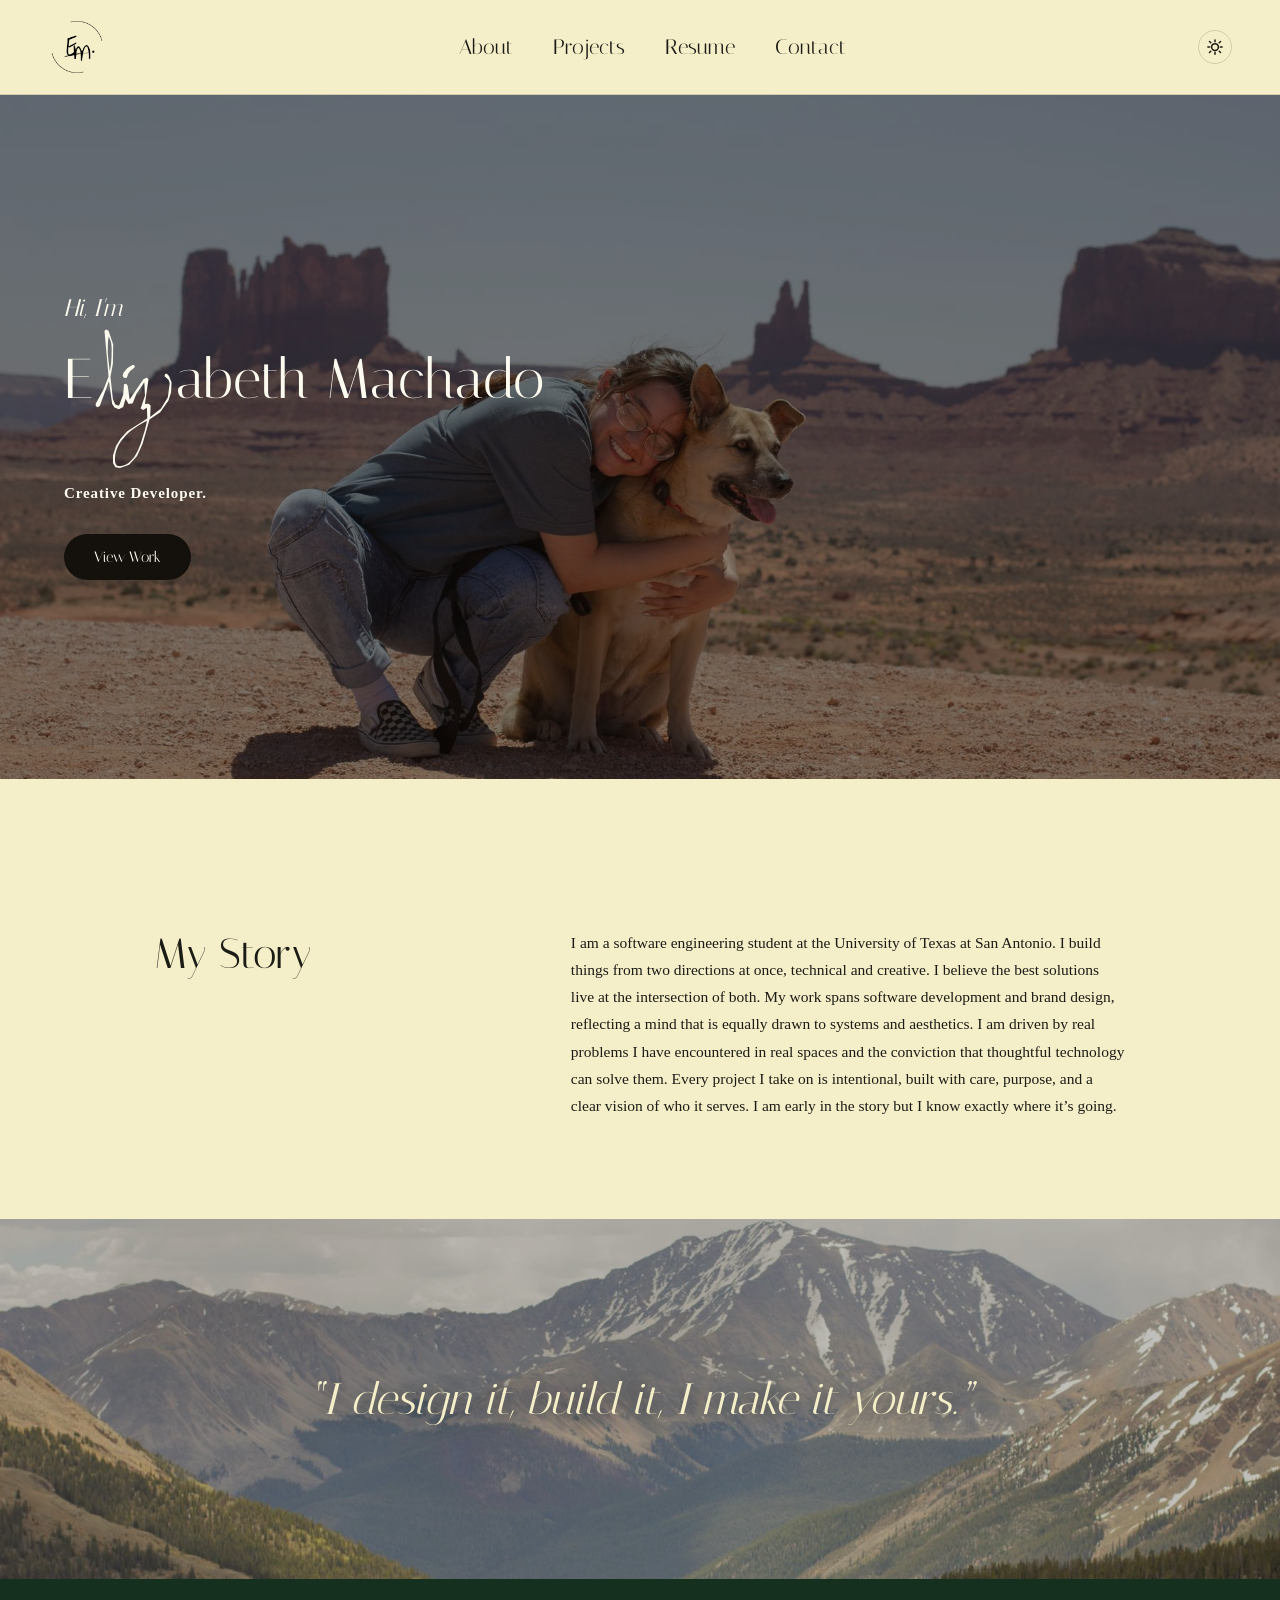
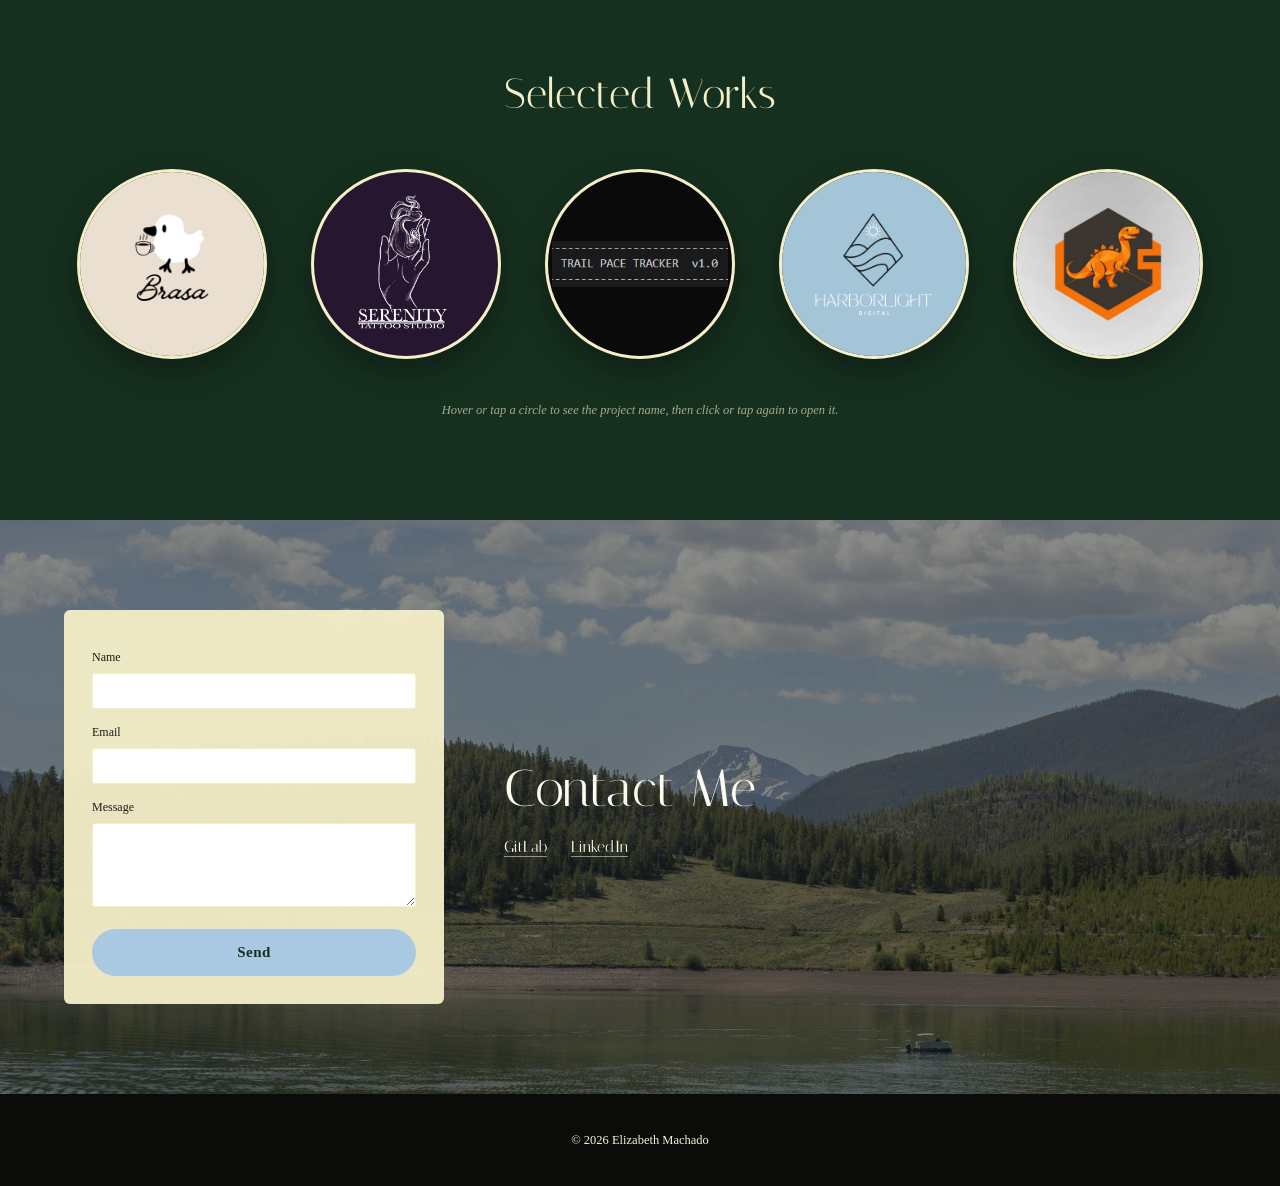
==== index.html @ b4909597 "Update project badge class for Serenity Tattoo Studio" ====
<!doctype html>
<html lang="en" id="top">
<head>
  <meta charset="UTF-8">
  <meta name="viewport" content="width=device-width, initial-scale=1.0">
  <title>Elizabeth Machado — Software Engineer &amp; Creative Developer</title>
  <meta name="description" content="Portfolio of Elizabeth Machado, software engineering student and creative developer.">
  <link rel="icon" href="favicon.ico" sizes="any">
  <link rel="icon" href="images/favicon-32x32.png" type="image/png" sizes="32x32">
  <link rel="icon" href="images/favicon-16x16.png" type="image/png" sizes="16x16">
  <link rel="apple-touch-icon" href="images/apple-touch-icon.png">
  <link rel="preconnect" href="https://fonts.googleapis.com">
  <link rel="preconnect" href="https://fonts.gstatic.com" crossorigin>
  <link href="https://fonts.googleapis.com/css2?family=Italiana&family=Noto+Serif+Condensed:wght@400;600;700&display=swap" rel="stylesheet">
  <link rel="stylesheet" href="css/style.css">
</head>
<body>

  <!-- ===================== NAV ===================== -->
  <header class="site-nav">
    <a href="#top" class="logo" aria-label="Back to top">
      <span class="logo-flip">
        <span class="logo-face logo-face--front">
          <img class="logo-img" src="images/logo-em-light.png" alt="Elizabeth Machado">
        </span>
        <span class="logo-face logo-face--back">
          <img class="logo-img" src="images/logo-em-dark.png" alt="Elizabeth Machado">
        </span>
      </span>
    </a>

    <nav class="nav-links" aria-label="Primary">
      <a href="#story">About</a>
      <a href="#projects">Projects</a>
      <a href="resume/index.html" target="_blank" rel="noopener">Resume</a>
      <a href="#contact">Contact</a>
    </nav>

    <button id="theme-toggle" class="theme-toggle" type="button" aria-label="Switch to dark mode" aria-pressed="false">
      <svg class="icon-sun" width="18" height="18" viewBox="0 0 24 24" fill="none" stroke="currentColor" stroke-width="2" stroke-linecap="round">
        <circle cx="12" cy="12" r="4.5"/>
        <path d="M12 2.5v2.5M12 19v2.5M4.6 4.6l1.8 1.8M17.6 17.6l1.8 1.8M2.5 12h2.5M19 12h2.5M4.6 19.4l1.8-1.8M17.6 6.4l1.8-1.8"/>
      </svg>
      <svg class="icon-moon" width="18" height="18" viewBox="0 0 24 24" fill="none" stroke="currentColor" stroke-width="2" stroke-linecap="round" stroke-linejoin="round">
        <path d="M20 14.5A8.5 8.5 0 1 1 9.5 4a6.8 6.8 0 0 0 10.5 10.5z"/>
      </svg>
    </button>
  </header>

  <!-- ===================== HERO ===================== -->
  <section class="hero" style="background-image:url('images/hero.jpg');">
    <div class="hero-overlay"></div>
    <div class="hero-content">
      <p class="hero-kicker">Hi, I'm</p>
      <h1 class="hero-name">E<span class="cursive-svg" aria-hidden="true"><span class="cursive-svg-reveal"><svg xmlns="http://www.w3.org/2000/svg" viewBox="0 0 1185 2074">
  <path fill-rule="evenodd" d="M 201,51 L 178,67 L 236,720 L 167,899 L 52,1112 L 54,1140 L 76,1156 L 111,1141 L 242,785 L 287,1110 L 321,1161 L 383,1187 L 444,1153 L 478,1038 L 522,1110 L 580,1101 L 634,964 L 745,800 L 755,995 L 693,1175 L 727,1197 L 782,1166 L 788,1316 L 503,1501 L 406,1607 L 342,1711 L 299,1845 L 299,1952 L 334,2011 L 398,2024 L 529,1978 L 642,1852 L 721,1678 L 819,1331 L 972,1227 L 1090,1062 L 1126,948 L 1134,806 L 1097,712 L 1067,681 L 1040,683 L 1034,714 L 1090,765 L 1107,811 L 1081,1016 L 984,1177 L 829,1295 L 835,1133 L 807,1106 L 754,1112 L 805,757 L 782,733 L 731,758 L 537,1047 L 508,846 L 485,823 L 456,829 L 444,978 L 385,1135 L 332,1120 L 298,1045 L 263,726 L 298,533 L 302,263 L 236,67 Z M 782,1350 L 776,1389 L 752,1488 L 693,1679 L 654,1775 L 605,1861 L 575,1900 L 541,1935 L 516,1955 L 478,1977 L 436,1991 L 396,1997 L 369,1994 L 353,1986 L 337,1966 L 329,1935 L 326,1883 L 332,1830 L 345,1777 L 364,1727 L 387,1682 L 413,1642 L 477,1563 L 520,1521 L 567,1482 L 672,1411 Z M 237,150 L 257,188 L 267,218 L 275,257 L 280,321 L 278,440 L 273,519 L 265,589 L 255,641 L 253,637 L 234,487 L 225,381 L 225,269 L 229,212 Z"/>
  <path d="M 599,559 L 594,556 L 586,555 L 585,554 L 583,555 L 578,555 L 573,557 L 568,561 L 539,578 L 513,595 L 499,606 L 483,623 L 471,640 L 460,652 L 452,663 L 447,672 L 447,674 L 443,683 L 443,686 L 439,699 L 439,711 L 443,722 L 453,733 L 460,737 L 466,739 L 480,739 L 489,736 L 495,732 L 500,727 L 504,721 L 507,713 L 509,697 L 510,696 L 511,690 L 535,651 L 552,634 L 598,598 L 604,592 L 608,583 L 608,573 L 604,564 Z"/>
</svg></span><span class="pen-tip"></span></span><span class="visually-hidden">liz</span>abeth Machado</h1>
      <p class="hero-tagline">Creative Developer.</p>
      <a href="#projects" class="btn btn-pill">View Work</a>
    </div>
  </section>

  <!-- ===================== MY STORY ===================== -->
  <section id="story" class="story">
    <h2>My Story</h2>
    <p>
      I am a software engineering student at the University of Texas at San Antonio.
      I build things from two directions at once, technical and creative.
      I believe the best solutions live at the intersection of both. My work
      spans software development and brand design, reflecting a mind that is equally
      drawn to systems and aesthetics. I am driven by real problems I have encountered
      in real spaces and the conviction that thoughtful technology can solve them.
      Every project I take on is intentional, built with care, purpose, and a
      clear vision of who it serves. I am early in the story but I know exactly where
      it&rsquo;s going.
    </p>
  </section>

  <!-- ===================== QUOTE BANNER ===================== -->
  <section class="quote-banner" style="background-image:url('images/quote-bg.jpg');">
    <div class="quote-overlay"></div>
    <p>&ldquo;I design it, build it, I make it yours.&rdquo;</p>
  </section>

  <!-- ===================== SELECTED WORKS ===================== -->
  <section id="projects" class="works">
    <h2>Selected Works</h2>

    <div class="project-grid">

      <a class="project-card" href="brasa/index.html" data-repo="#">
        <span class="project-flip">
          <span class="project-face project-face--front">
            <img src="images/project-brasa.jpg" alt="Brasa project preview">
          </span>
          <span class="project-face project-face--back">
            <span>Brasa</span>
          </span>
        </span>
      </a>

      <a class="project-card" href="https://www.serenitytattoostudio.com" target="_blank" rel="noopener" data-repo="#">
        <span class="project-flip">
          <span class="project-face project-face--front project-face--badge project-face--badge-purple">
            <img src="images/project-serenity.png" alt="Serenity Tattoo Studio project preview">
          </span>
          <span class="project-face project-face--back">
            <span>Serenity Tattoo Studio</span>
            <span class="project-face-note">Client site &middot; Wix</span>
          </span>
        </span>
      </a>

      <a class="project-card" href="#" data-repo="#">
        <span class="project-flip">
          <span class="project-face project-face--front project-face--badge project-face--badge-dark project-face--badge-wide">
            <img src="images/project-trailpace.png" alt="TrailPaceTracker project preview">
          </span>
          <span class="project-face project-face--back project-face--back-tight">
            <span>TrailPaceTracker</span>
            <span class="project-face-note">Java code lives on GitLab</span>
          </span>
        </span>
      </a>

      <a class="project-card" href="#" data-repo="#">
        <span class="project-flip">
          <span class="project-face project-face--front">
            <img class="theme-img theme-img--light" src="images/project-harborlight-light.png" alt="Harborlight Digital project preview">
            <img class="theme-img theme-img--dark" src="images/project-harborlight-dark.png" alt="Harborlight Digital project preview">
          </span>
          <span class="project-face project-face--back">
            <span>Harborlight Digital</span>
            <span class="project-face-note">Coming soon</span>
          </span>
        </span>
      </a>

      <a class="project-card" href="#" data-repo="#">
        <span class="project-flip">
          <span class="project-face project-face--front">
            <img src="images/project-dino-code.jpg" alt="DINO_CODE project preview">
          </span>
          <span class="project-face project-face--back">
            <span>DINO_CODE</span>
            <span class="project-face-note">Coming soon</span>
          </span>
        </span>
      </a>

    </div>
    <p class="works-note">Hover or tap a circle to see the project name, then click or tap again to open it.</p>
  </section>

  <!-- ===================== CONTACT ===================== -->
  <section id="contact" class="contact" style="background-image:url('images/contact-bg.jpg');">
    <div class="contact-overlay"></div>

    <div class="contact-inner">
      <form class="contact-form" action="https://formspree.io/f/mwlkrnal" method="POST">
        <label for="name">Name</label>
        <input id="name" name="name" type="text" required>

        <label for="email">Email</label>
        <input id="email" name="email" type="email" required>

        <label for="message">Message</label>
        <textarea id="message" name="message" rows="4" required></textarea>

        <button type="submit" class="btn btn-send">Send</button>
      </form>

      <div class="contact-heading">
        <h2>Contact Me</h2>
        <div class="social-links">
          <a href="https://gitlab.com/Elizabeth1000" target="_blank" rel="noopener" aria-label="GitLab">GitLab</a>
          <a href="https://www.linkedin.com/in/elizabeth---machado" target="_blank" rel="noopener" aria-label="LinkedIn">LinkedIn</a>
        </div>
      </div>
    </div>
  </section>

  <!-- ===================== FOOTER ===================== -->
  <footer class="site-footer">
    <p>&copy; <span id="year"></span> Elizabeth Machado</p>
  </footer>

  <script src="js/main.js"></script>
</body>
</html>
---- css/style.css ----
/* ============================================================
   Elizabeth Machado — Portfolio
   Default theme = the warm cream / dark-green palette from the
   approved mockup. The toggle switches to a deeper, fuller
   dark-green "night" theme (see [data-theme="dark"] block).
   ============================================================ */

:root {
  /* ---- default (light) theme ---- */
  --bg: #f5efc9;              /* page background: nav, hero-adjacent, My Story */
  --text: #1c1c16;            /* main body text on --bg */
  --surface: #16301f;         /* Selected Works section background */
  --surface-2: #0d2015;       /* project-card back face */
  --surface-text: #f5efc9;    /* text/border on the dark-green surfaces */
  --footer-bg: #0b0b09;
  --footer-text: #f8f4d9;
  --border-soft: rgba(0, 0, 0, 0.15);
  --accent: #c9752f;
  --accent-hover: #b3661f;
  --hero-overlay: rgba(20, 15, 10, 0.42);
  --quote-overlay: rgba(30, 26, 14, 0.28);
  --contact-overlay: rgba(10, 14, 10, 0.45);
  --card-bg: rgba(245, 239, 201, 0.95);

  --cream: #f5efc9;   /* fixed cream — same value in both themes, unlike --bg */
  --forest: #16301f;  /* fixed dark green — same value in both themes */
  --baby-blue: #a9c9e3; /* fixed baby blue, sampled from the contact photo's sky */
  --field-bg: #ffffff;
  --field-border: var(--cream);
  --send-bg: var(--baby-blue);
  --send-text: var(--forest);
  --send-border: var(--baby-blue);

  --font-serif: 'Italiana', Georgia, serif;      /* tall/thin display face: headings, nav, buttons */
  --font-sans: 'Noto Serif Condensed', Georgia, serif;   /* body copy: paragraphs, form, notes */
}

[data-theme="dark"] {
  /* ---- dark mode: a fuller, deeper dark-green "night" theme ---- */
  --bg: #0a140d;
  --text: #eee4b8;
  --surface: #050d07;
  --surface-2: #020603;
  --surface-text: #eee4b8;
  --footer-bg: #000000;
  --footer-text: #cfc79a;
  --border-soft: rgba(255, 255, 255, 0.15);
  --accent: #d98a44;
  --accent-hover: #e39a56;
  --hero-overlay: rgba(5, 8, 5, 0.62);
  --quote-overlay: rgba(6, 12, 7, 0.55);
  --contact-overlay: rgba(4, 8, 5, 0.68);
  --card-bg: rgba(15, 25, 16, 0.85);

  --cream: #f5efc9;
  --forest: #16301f;
  --baby-blue: #a9c9e3;
  --field-bg: var(--cream);
  --field-border: rgba(0, 0, 0, 0.3);
  --send-bg: var(--baby-blue);
  --send-text: var(--forest);
  --send-border: var(--baby-blue);
}

* { box-sizing: border-box; }

html { scroll-behavior: smooth; }

body {
  margin: 0;
  font-family: var(--font-sans);
  background: var(--bg);
  color: var(--text);
  transition: background-color .3s ease, color .3s ease;
}

h1, h2 {
  font-family: var(--font-serif);
  font-weight: 400;       /* Italiana ships one weight only — avoid browser-faked bold */
  font-synthesis: none;
  margin: 0;
}

a { color: inherit; text-decoration: none; }

img { max-width: 100%; display: block; }

/* ---------------- Nav ---------------- */

.site-nav {
  position: sticky;
  top: 0;
  z-index: 50;
  display: flex;
  align-items: center;
  justify-content: space-between;
  padding: 18px 48px;
  background: var(--bg);
  border-bottom: 1px solid var(--border-soft);
  transition: background-color .3s ease;
}

.logo {
  width: 58px;
  height: 58px;
  display: block;
  flex-shrink: 0;
  perspective: 800px;
}

.logo-flip {
  display: block;
  position: relative;
  width: 100%;
  height: 100%;
  border-radius: 50%;
  transform-style: preserve-3d;
  transition: transform .6s cubic-bezier(.4,.2,.2,1);
}

/* the theme toggle flips the logo — same rotateY mechanic as the project cards */
[data-theme="dark"] .logo-flip {
  transform: rotateY(180deg);
}

.logo-face {
  display: block;
  position: absolute;
  inset: 0;
  border-radius: 50%;
  overflow: hidden;
  backface-visibility: hidden;
}

.logo-face--back {
  transform: rotateY(180deg);
}

.logo-img {
  width: 100%;
  height: 100%;
  object-fit: cover;
}

.nav-links {
  display: flex;
  gap: 40px;
  font-family: var(--font-serif);
  font-size: 21px;
}

.theme-toggle {
  width: 34px;
  height: 34px;
  border-radius: 50%;
  border: 1px solid var(--border-soft);
  background: transparent;
  color: var(--text);
  display: flex;
  align-items: center;
  justify-content: center;
  cursor: pointer;
  position: relative;
  transition: transform .5s ease;
}
.theme-toggle .icon-moon { display: none; }
[data-theme="dark"] .theme-toggle .icon-sun { display: none; }
[data-theme="dark"] .theme-toggle .icon-moon { display: flex; }
.theme-toggle:hover { transform: rotate(20deg); }

/* ---------------- Hero ---------------- */

.hero {
  position: relative;
  min-height: 76vh;
  background-size: cover;
  background-position: center 30%;
  display: flex;
  align-items: center;
  padding: 0 64px;
  color: #fdfbf0;
}

.hero-overlay {
  position: absolute;
  inset: 0;
  background: var(--hero-overlay);
}

.hero-content { position: relative; max-width: 640px; }

.hero-kicker {
  font-family: var(--font-serif);
  font-style: italic;
  font-size: 24px;
  margin: 0 0 4px;
}

.hero-name {
  font-size: clamp(38px, 5vw, 56px);
  line-height: 1.15;
  margin-bottom: 14px;
}

.cursive-svg {
  display: inline-block;
  height: 2.6em;
  width: auto;
  vertical-align: -1.32em;
  margin: 0 0.01em 0 -0.02em;
  position: relative;
  overflow: hidden;
}

.cursive-svg-reveal {
  display: block;
  width: 100%;
  height: 100%;
  -webkit-mask-image: linear-gradient(105deg, #000 0%, #000 50%, transparent 50%, transparent 100%);
  mask-image: linear-gradient(105deg, #000 0%, #000 50%, transparent 50%, transparent 100%);
  -webkit-mask-size: 320% 100%;
  mask-size: 320% 100%;
  -webkit-mask-position: 100% 0;
  mask-position: 100% 0;
  animation: draw-liz 3.6s ease-in-out .5s forwards;
}

.cursive-svg svg {
  display: block;
  height: 100%;
  width: auto;
  overflow: visible;
}

.cursive-svg path {
  fill: currentColor;
}

@keyframes draw-liz {
  to { -webkit-mask-position: 0% 0; mask-position: 0% 0; }
}

.pen-tip {
  position: absolute;
  top: 50%;
  left: -60%;
  width: 0.32em;
  height: 0.32em;
  margin: -0.16em 0 0 -0.16em;
  border-radius: 50%;
  background: currentColor;
  box-shadow: 0 0 6px 1px rgba(0,0,0,0.35);
  animation: pen-tip-move 3.6s ease-in-out .5s forwards;
}

@keyframes pen-tip-move {
  from { left: -60%; }
  to { left: 160%; }
}

@media (prefers-reduced-motion: reduce) {
  .cursive-svg-reveal { animation: none; -webkit-mask-image: none; mask-image: none; }
  .pen-tip { display: none; }
}

.visually-hidden {
  position: absolute;
  width: 1px;
  height: 1px;
  padding: 0;
  margin: -1px;
  overflow: hidden;
  clip: rect(0, 0, 0, 0);
  white-space: nowrap;
  border: 0;
}

.hero-tagline {
  font-size: 15px;
  letter-spacing: 0.06em;
  font-weight: 600;
  margin: 0 0 32px;
}

.btn {
  display: inline-block;
  font-family: var(--font-serif);
  font-size: 15px;
  padding: 14px 30px;
  border-radius: 999px;
  cursor: pointer;
  border: none;
}

.btn-pill {
  background: #14110c;
  color: #fdfbf0;
}
.btn-pill:hover { background: #262019; }

/* ---------------- My Story ---------------- */

.story {
  scroll-margin-top: 100px;   /* keeps the sticky nav from covering the heading on anchor-jump */
  padding: 150px 64px 100px;  /* extra top room so it doesn't feel cramped right under the nav */
  max-width: 1100px;
  margin: 0 auto;
  display: grid;
  grid-template-columns: minmax(0, 0.9fr) minmax(0, 1.4fr);
  gap: 60px;
  align-items: start;
}

.story h2 { font-size: 42px; }

.story p {
  font-size: 15.5px;
  line-height: 1.75;
  margin: 0;
}

/* ---------------- Quote banner ---------------- */

.quote-banner {
  position: relative;
  min-height: 40vh;
  background-size: cover;
  background-position: center 38%;
  display: flex;
  align-items: center;
  justify-content: center;
  padding: 40px;
}

.quote-overlay { position: absolute; inset: 0; background: var(--quote-overlay); }

.quote-banner p {
  position: relative;
  font-family: var(--font-serif);
  font-style: italic;
  font-size: clamp(28px, 4.4vw, 44px);
  color: var(--cream);
  text-align: center;
  max-width: 800px;
  text-shadow: 0 2px 20px rgba(0,0,0,0.55);
}

/* ---------------- Selected Works ---------------- */

.works {
  scroll-margin-top: 100px;
  background: var(--surface);
  color: var(--surface-text);
  padding: 90px 48px;
  text-align: center;
  transition: background-color .3s ease;
}

.works h2 { font-size: 42px; margin-bottom: 50px; }

.project-grid {
  display: flex;
  flex-wrap: wrap;
  justify-content: center;
  gap: 44px;
  perspective: 1200px;
}

.project-card {
  width: 190px;
  height: 190px;
  display: block;
}

.project-flip {
  display: block;
  position: relative;
  width: 100%;
  height: 100%;
  border-radius: 50%;
  transform-style: preserve-3d;
  transition: transform .6s cubic-bezier(.4,.2,.2,1);
  box-shadow: 0 12px 30px rgba(0,0,0,0.35);
}

.project-card:hover .project-flip,
.project-card:focus-visible .project-flip,
.project-card.is-flipped .project-flip {
  transform: rotateY(180deg);
}

.project-face {
  display: block;
  position: absolute;
  inset: 0;
  border-radius: 50%;
  backface-visibility: hidden;
  display: flex;
  align-items: center;
  justify-content: center;
  overflow: hidden;
  border: 3px solid var(--surface-text);
}

.project-face--front img {
  width: 100%;
  height: 100%;
  object-fit: cover;
}

/* DINO_CODE uses a transparent logo badge rather than a cropped photo —
   show it whole (contain) on a solid backing instead of cover-cropping it */
.project-face--badge {
  background: var(--surface-2);
}

.project-face--badge img {
  width: 78%;
  height: 78%;
  object-fit: contain;
}

/* TrailPaceTracker uses a wide terminal-title screenshot — a true black
   backing matches the terminal itself instead of the dark green surface */
.project-face--badge-dark {
  background: #0a0a0a;
}

.project-face--badge-purple {
  background: #261630;
}

/* this crop is a wide, short strip (a terminal title bar) — give it a much
   larger bounding box than the default badge so the text reads as big as
   the aspect ratio allows, instead of shrinking to fit a squarer 78% box */
.project-face--badge-wide img {
  width: 96%;
  height: 96%;
}


.project-face--badge-large img {
  width: 99%;
  height: 99%;
}

/* Harborlight Digital ships two logo lockups, matched to the site's own
   light/dark backing colors — swap which one shows with the theme toggle */
.theme-img--dark {
  display: none;
}

[data-theme="dark"] .project-face--front .theme-img--light {
  display: none;
}

[data-theme="dark"] .project-face--front .theme-img--dark {
  display: block;
}

.project-face--back {
  background: var(--surface-2);
  color: var(--surface-text);
  transform: rotateY(180deg);
  font-family: var(--font-serif);
  font-size: 17px;
  padding: 10px;
  text-align: center;
  flex-direction: column;
  gap: 6px;
}

.project-face-note {
  font-family: var(--font-sans);
  font-style: italic;
  font-size: 11px;
  opacity: 0.7;
  letter-spacing: 0.04em;
}

/* TrailPaceTracker's title + note run longer than the other cards' —
   size them down a touch and nudge the block down so it sits centered
   in the circle instead of crowding the curved top edge */
.project-face--back-tight {
  font-size: 14.5px;
  padding: 20px 14px 10px;
  gap: 4px;
}

.project-face--back-tight .project-face-note {
  font-size: 10px;
}

.works-note {
  margin-top: 44px;
  font-size: 12.5px;
  opacity: 0.65;
  font-style: italic;
}

/* ---------------- Contact ---------------- */

.contact {
  scroll-margin-top: 100px;
  position: relative;
  background-size: cover;
  background-position: center;
  padding: 90px 64px;
  min-height: 60vh;
  display: flex;
  align-items: center;
}

.contact-overlay { position: absolute; inset: 0; background: var(--contact-overlay); }

.contact-inner {
  position: relative;
  width: 100%;
  display: grid;
  grid-template-columns: minmax(0, 380px) 1fr;
  gap: 60px;
  align-items: center;
}

.contact-form {
  background: var(--card-bg);
  color: var(--text);
  border-radius: 6px;
  padding: 28px;
  display: flex;
  flex-direction: column;
  gap: 4px;
}

.contact-form label {
  font-size: 12px;
  margin-top: 12px;
  margin-bottom: 4px;
}

.contact-form input,
.contact-form textarea {
  font-family: var(--font-sans);
  font-size: 14px;
  padding: 9px 10px;
  border: 1px solid var(--field-border);
  border-radius: 3px;
  background: var(--field-bg);
  transition: background-color .3s ease, border-color .3s ease;
}

.btn-send {
  margin-top: 18px;
  background: var(--send-bg);
  color: var(--send-text);
  border: 1px solid var(--send-border);
  font-family: var(--font-sans);
  font-weight: 600;
  letter-spacing: 0.03em;
  transition: background-color .3s ease, color .3s ease, border-color .3s ease;
}
.btn-send:hover { opacity: 0.85; }

.contact-heading h2 {
  font-size: clamp(34px, 5vw, 52px);
  color: #fdfbf0;
  margin-bottom: 18px;
}

.social-links {
  display: flex;
  gap: 24px;
  font-family: var(--font-serif);
  font-size: 16px;
  color: #fdfbf0;
}
.social-links a { border-bottom: 1px solid rgba(253,251,240,0.5); }
.social-links a:hover { border-color: #fdfbf0; }

/* ---------------- Footer ---------------- */

.site-footer {
  background: var(--footer-bg);
  color: var(--footer-text);
  text-align: center;
  padding: 26px;
  font-size: 12.5px;
}

/* ---------------- Responsive (mobile) ---------------- */

@media (max-width: 860px) {
  .site-nav { padding: 12px 16px; }
  .logo { width: 46px; height: 46px; }
  .nav-links { gap: 16px; font-size: 13.5px; }
  .theme-toggle { width: 38px; height: 38px; }

  .hero { padding: 0 24px; min-height: 58vh; }

  .story {
    grid-template-columns: 1fr;
    padding: 60px 24px;
    gap: 20px;
  }

  .works { padding: 60px 20px; }
  .project-grid { gap: 26px; }
  .project-card { width: 140px; height: 140px; }
  /* on touch devices there's no hover, so cards flip on first tap via JS
     (adds .is-flipped) and open on a second tap of the same card */
  .works-note { margin-top: 36px; }

  .contact { padding: 60px 24px; }
  .contact-inner { grid-template-columns: 1fr; gap: 36px; }
  .contact-heading { order: 1; }
  .contact-form { order: 2; }
}

@media (max-width: 400px) {
  .site-nav { padding: 10px 12px; }
  .logo { width: 40px; height: 40px; }
  .nav-links { gap: 10px; font-size: 12px; }
}
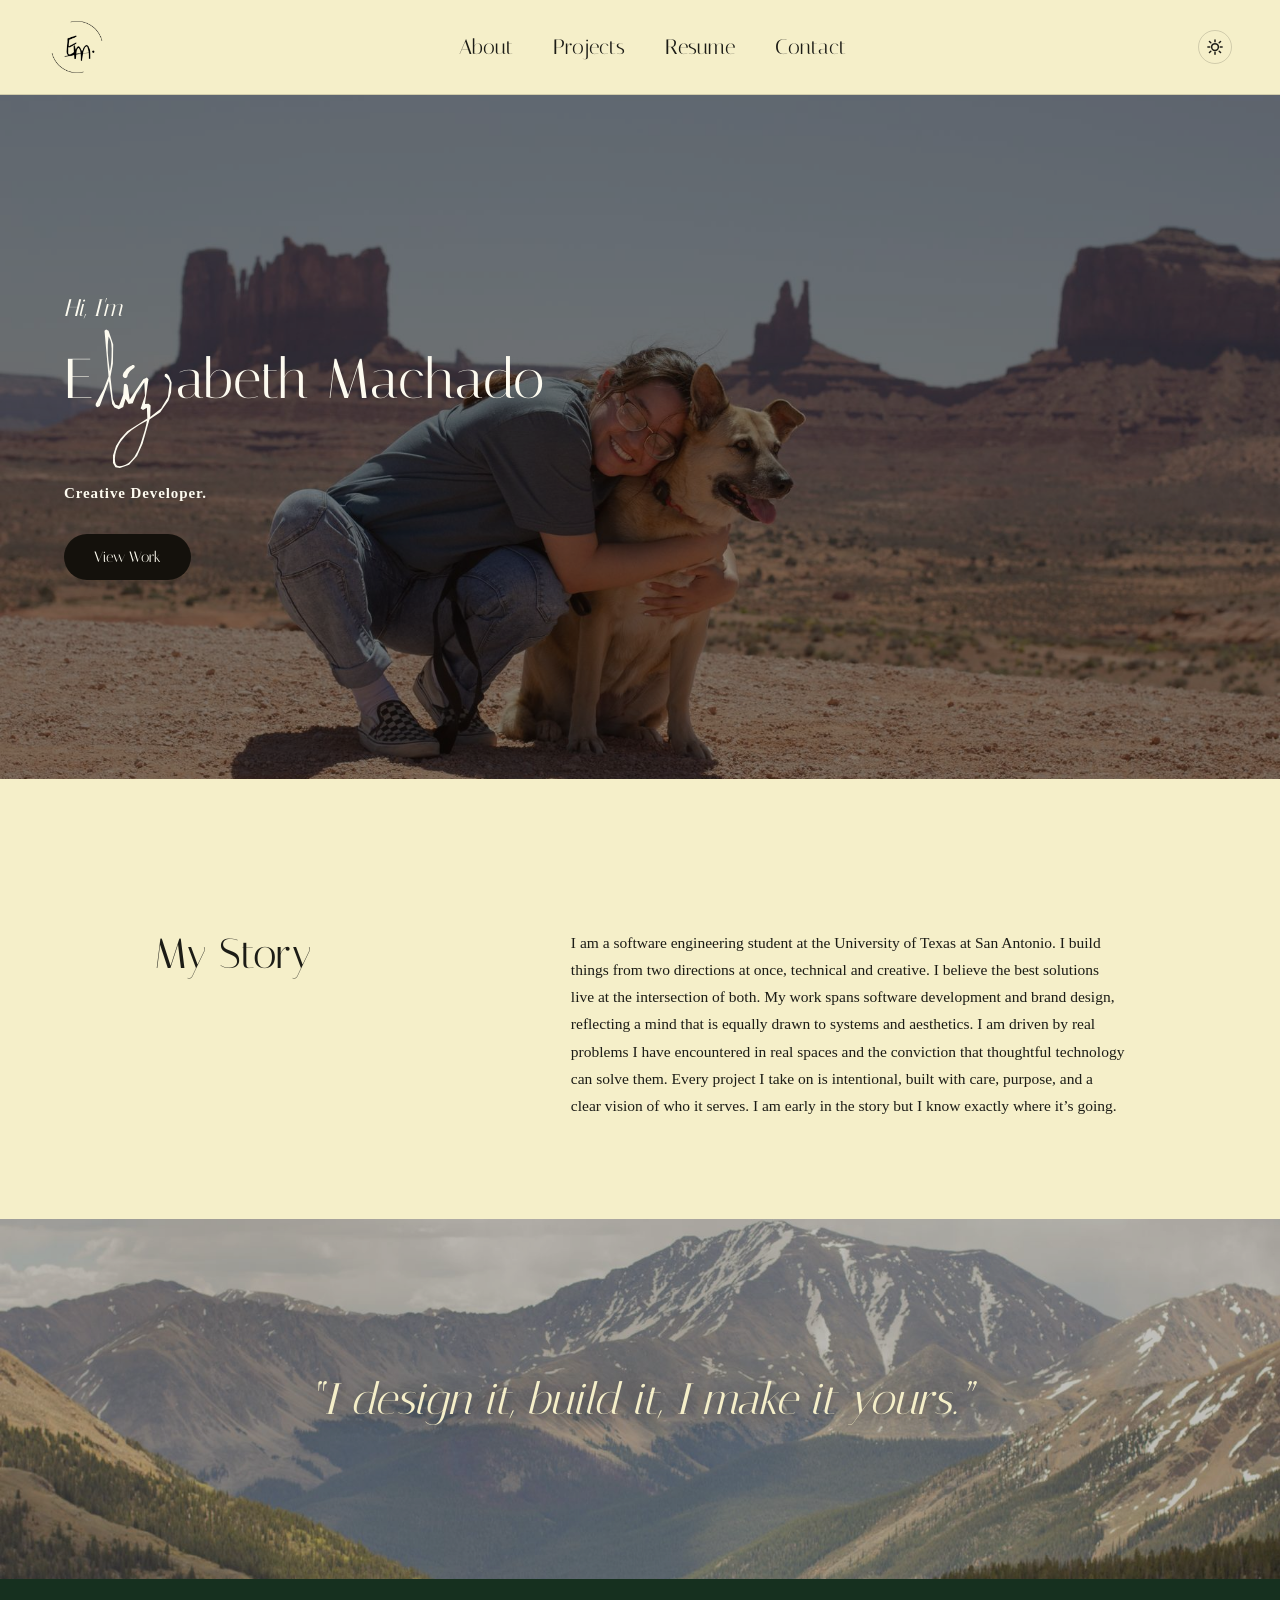
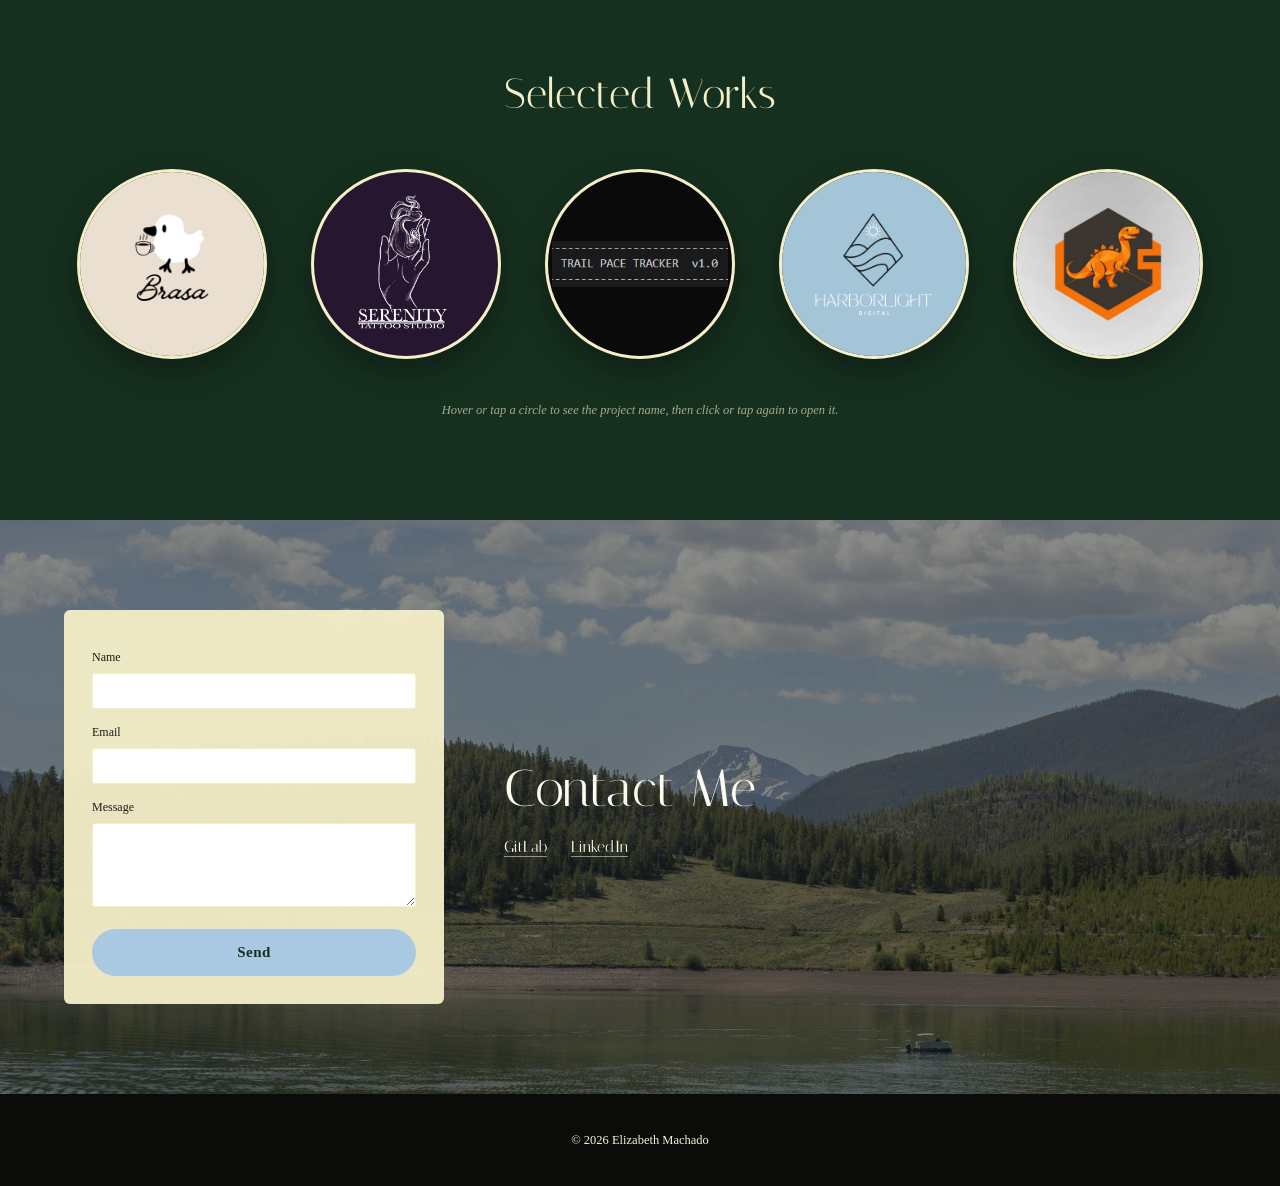
==== commit 4d5e6bc7: "Update index.html Browser Agent Installed Browser Agent. New Relic." ====
--- a/index.html
+++ b/index.html
@@ -3,6 +3,16 @@
 <head>
   <meta charset="UTF-8">
   <meta name="viewport" content="width=device-width, initial-scale=1.0">
+  
+  <!-- New Relic Browser Agent -->
+  <script type="text/javascript">
+    ;window.NREUM||(NREUM={});NREUM.init={browser_consent_mode:{enabled:false},privacy:{cookies_enabled:true},distributed_tracing:{enabled:true},performance:{capture_measures:true},ajax:{deny_list:["bam.nr-data.net"],capture_payloads:'none'}};
+    ;NREUM.loader_config={accountID:"8587234",trustKey:"8587234",agentID:"1589285523",licenseKey:"NRJS-fc193b94fc8bfc5a4c1",applicationID:"1589285523"};
+    ;NREUM.info={beacon:"bam.nr-data.net",errorBeacon:"bam.nr-data.net",licenseKey:"NRJS-fc193b94fc8bfc5a4c1",applicationID:"1589285523",sa:1};
+    ;/*! For license information please see nr-loader-spa-1.323.0.min.js.LICENSE.txt */
+    (()=>{var e={8122(e,t,r){"use strict";r.d(t,{a:()=>i});var n=r(944);function i(e,t){try{if(!e||"object"!=typeof e)return(0,n.R)(3);if(!t||"object"!=typeof t)return(0,n.R)(4);const r=Object.create(Object.getPrototypeOf(t),Object.getOwnPropertyDescriptors(t)),s=0===Object.keys(r).length?e:r;for(let a in s)if(void 0!==e[a])try{if(null===e[a]){r[a]=null;continue}Array.isArray(e[a])&&Array.isArray(t[a])?r[a]=Array.from(new Set([...e[a],...t[a]])):e[a]instanceof Map||e[a]instanceof Set||e[a]instanceof Date||e[a]instanceof RegExp?r[a]=e[a]:"object"==typeof e[a]&&null!==t[a]&&"object"==typeof t[a]?r[a]=i(e[a],t[a]):r[a]=e[a]}catch(e){r[a]||(0,n.R)(1,e)}return r}catch(e){(0,n.R)(2,e)}}},2555(e,t,r){"use strict";r.d(t,{f:()=>a});var n=r(384),i=r(8122);const s={beacon:n.NT.beacon,errorBeacon:n.NT.errorBeacon,licenseKey:void 0,applicationID:void 0,sa:void 0,queueTime:void 0,applicationTime:void 0,ttGuid:void 0,user:void 0,account:void 0,product:void 0,extra:void 0,jsAttributes:{},userAttributes:void 0,atts:void 0,transactionName:void 0,tNamePlain:void 0};function a(e){try{return!!e.licenseKey&&!!e.errorBeacon&&!!e.applicationID}catch(e){return!1}}r.d(t,["D",0,e=>(0,i.a)(e,s)])},7699(e,t,r){"use strict";var n=r(860);const i={[n.K7.logging]:!0,[n.K7.genericEvents]:!0,[n.K7.jserrors]:!0,[n.K7.ajax]:!0};r.d(t,["It",0,1e6,"KC",0,i,"qh",0,"SESSION_ERROR"])},9324(e,t,r){"use strict";r.d(t,["A",0,"@newrelic/rrweb","x",0,"1.323.0"])},981(e,t,r){"use strict";r.d(t,["R",0,{AJAX:"AjaxRequest",PA:"PageAction",UA:"UserAction",BP:"BrowserPerformance",WS:"WebSocket",SPV:"SecurityPolicyViolation",JSE:"JavaScriptError",LOG:"Log",PVE:"PageView",PVT:"PageViewTiming",SR:"SessionReplay",ST:"SessionTrace",BI:"BrowserInteraction"}])},9752(e,t,r){"use strict";const n="newrelic-iframe-",i=n+"timing-update",s=n+"api",a=n+"api-response",o=n+"vitals-update",c=n+"ajax";r.d(t,["$8",0,o,"Gi",0,a,"KU",0,c,"Pl",0,n,"cS",0,s,"cr",0,i])},6154(e,t,r){"use strict";var n=r(1863);const i="undefined"!=typeof window&&!!window.document,s="undefined"!=typeof WorkerGlobalScope&&("undefined"!=typeof self&&self instanceof WorkerGlobalScope&&self.navigator instanceof WorkerNavigator||"undefined"!=typeof globalThis&&globalThis instanceof WorkerGlobalScope&&globalThis.navigator instanceof WorkerNavigator),a=i?window:"undefined"!=typeof WorkerGlobalScope&&("undefined"!=typeof self&&self instanceof WorkerGlobalScope&&self||"undefined"!=typeof globalThis&&globalThis instanceof WorkerGlobalScope&&globalThis),o=Boolean("hidden"===a?.document?.visibilityState),c=""+a?.location,d=/iPad|iPhone|iPod/.test(a.navigator?.userAgent),u=d&&"undefined"==typeof SharedWorker,l=(()=>{const e=a.navigator?.userAgent?.match(/Firefox[/\s](\d+\.\d+)/);return Array.isArray(e)&&e.length>=2?+e[1]:0})(),f=Date.now()-(0,n.t)();r.d(t,["OF",0,d,"RI",0,i,"WN",0,f,"bv",0,s,"gm",0,a,"lR",0,l,"m",0,c,"mw",0,o,"sb",0,u,"zk",0,()=>{const e=a?.performance?.getEntriesByType?.("navigation")?.[0];if(e&&e.responseStart>0&&e.responseStart<a.performance.now())return e}])},7295(e,t,r){"use strict";r.d(t,{Xv:()=>a,gX:()=>i,iW:()=>s});var n=[];function i(e){if(!e||s(e))return!1;if(0===n.length)return!0;if("*"===n[0].hostname)return!1;for(var t=0;t<n.length;t++){var r=n[t];if(r.hostname.test(e.hostname)&&r.pathname.test(e.pathname))return!1}return!0}function s(e){return void 0===e.hostname}function a(e){if(n=[],e&&e.length)for(var t=0;t<e.length;t++){let r=e[t];if(!r)continue;if("*"===r)return void(n=[{hostname:"*"}]);0===r.indexOf("http://")?r=r.substring(7):0===r.indexOf("https://")&&(r=r.substring(8));const i=r.indexOf("/");let s,a;i>0?(s=r.substring(0,i),a=r.substring(i)):(s=r,a="*");let[c]=s.split(":");n.push({hostname:o(c),pathname:o(a,!0)})}}function o(e,t=!1){const r=e.replace(/[.+?^${}()|[\]\\]/g,e=>"\\"+e).replace(/\*/g,".*?");return new RegExp((t?"^":"")+r+"$")}},3241(e,t,r){"use strict";r.d(t,{W:()=>i});var n=r(6154);function i(e={}){try{n.gm.dispatchEvent(new CustomEvent("newrelic",{detail:e}))}catch(e){}}},1687(e,t,r){"use strict";r.d(t,{Ak:()=>o,Ze:()=>d,x3:()=>c});var n=r(3241),i=r(3606),s=r(860),a=r(2646);function o(e,t){if(!e)return;const r={staged:!1,priority:s.P3[t]||0};e.runtime.drainRegistry.get(t)||e.runtime.drainRegistry.set(t,r)}function c(e,t){if(!e)return;const r=e.runtime.drainRegistry;r&&(r.get(t)&&r.delete(t),l(e,t,!1),r.size&&u(e))}function d(e,t="feature",r=!1){if(e){if(!e.runtime.drainRegistry.get(t)||r)return l(e,t);e.runtime.drainRegistry.get(t).staged=!0,u(e)}}function u(e){if(!e)return;const t=Array.from(e.runtime.drainRegistry);t.every(([e,t])=>t.staged)&&(t.sort((e,t)=>e[1].priority-t[1].priority),t.forEach(([t])=>{e.runtime.drainRegistry.delete(t),l(e,t)}))}function l(e,t,r=!0){if(!e)return;const s=e.ee,o=i.i.handlers;if(s&&!s.aborted&&s.backlog&&o){if((0,n.W)({type:"lifecycle",name:"drain",feature:t}),r){const e=s.backlog[t],r=o[t];if(r){for(let t=0;e&&t<e.length;++t)f(e[t],r);Object.entries(r).forEach(([e,t])=>{Object.values(t||{}).forEach(t=>{t[0]?.on&&t[0].context()instanceof a.y&&!t[0].listeners(e).includes(t[1])&&t[0].on(e,t[1])})})}}s.isolatedBacklog||delete o[t],s.backlog[t]=null,s.emit("drain-"+t,[])}}function f(e,t){var r=e[1];Object.values(t[r]||{}).forEach(t=>{var r=e[0];if(t[0]===r){var n=t[1],i=e[3],s=e[2];n.apply(i,s)}})}},7836(e,t,r){"use strict";var n=r(384),i=r(8990),s=r(2646),a=r(5607);const o="nr@context:".concat(a.W),c=function e(t,r){var n={},a={},u={},l=!1;try{l=16===r.length&&d.initializedAgents?.[r]?.runtime.isolatedBacklog}catch(e){}var f={on:p,addEventListener:p,removeEventListener:function(e,t){var r=n[e];if(!r)return;for(var i=0;i<r.length;i++)r[i]===t&&r.splice(i,1)},emit:function(e,r,n,i,s){!1!==s&&(s=!0);if(c.aborted&&!i)return;t&&s&&t.emit(e,r,n);var o=h(n);g(e).forEach(e=>{e.apply(o,r)});var d=v()[a[e]];d&&d.push([f,e,r,o]);return o},get:m,listeners:g,context:h,buffer:function(e,t){const r=v();if(t=t||"feature",f.aborted)return;Object.entries(e||{}).forEach(([e,n])=>{a[n]=t,t in r||(r[t]=[])})},abort:function(){f._aborted=!0,Object.keys(f.backlog).forEach(e=>{delete f.backlog[e]})},isBuffering:function(e){return!!v()[a[e]]},debugId:r,backlog:l?{}:t&&"object"==typeof t.backlog?t.backlog:{},isolatedBacklog:l};return Object.defineProperty(f,"aborted",{get:()=>{let e=f._aborted||!1;return e||(t&&(e=t.aborted),e)}}),f;function h(e){return e&&e instanceof s.y?e:e?(0,i.I)(e,o,()=>new s.y(o)):new s.y(o)}function p(e,t){n[e]=g(e).concat(t)}function g(e){return n[e]||[]}function m(t){return u[t]=u[t]||e(f,t)}function v(){return f.backlog}}(void 0,"globalEE"),d=(0,n.Zm)();d.ee||(d.ee=c),r.d(t,["P",0,o,"ee",0,c])},2646(e,t,r){"use strict";r.d(t,{y:()=>n});class n{constructor(e){this.contextId=e}}},9908(e,t,r){"use strict";r.d(t,{d:()=>n,p:()=>i});var n=r(7836).ee.get("handle");function i(e,t,r,i,s){s?(s.buffer([e],i),s.emit(e,t,r)):(n.buffer([e],i),n.emit(e,t,r))}},3606(e,t,r){"use strict";r.d(t,{i:()=>s});var n=r(9908);s.on=a;var i=s.handlers={};function s(e,t,r,s){a(s||n.d,i,e,t,r)}function a(e,t,r,i,s){s||(s="feature"),e||(e=n.d);var a=t[s]=t[s]||{};(a[r]=a[r]||[]).push([e,i])}},3878(e,t,r){"use strict";function n(e,t){return{capture:e,passive:!1,signal:t}}function i(e,t,r=!1,i){window.addEventListener(e,t,n(r,i))}function s(e,t,r=!1,i){document.addEventListener(e,t,n(r,i))}r.d(t,{DD:()=>s,jT:()=>n,sp:()=>i})},5607(e,t,r){"use strict";const n=(0,r(9566).bz)();r.d(t,["W",0,n])},9566(e,t,r){"use strict";r.d(t,{LA:()=>a,ZF:()=>o,bz:()=>s,el:()=>c});var n=r(6154);function i(e,t){return e?15&e[t]:16*Math.random()|0}function s(){const e=n.gm?.crypto||n.gm?.msCrypto;let t,r=0;return e&&e.getRandomValues&&(t=e.getRandomValues(new Uint8Array(30))),"xxxxxxxx-xxxx-4xxx-yxxx-xxxxxxxxxxxx".split("").map(e=>"x"===e?i(t,r++).toString(16):"y"===e?(3&i()|8).toString(16):e).join("")}function a(e){const t=n.gm?.crypto||n.gm?.msCrypto;let r,s=0;t&&t.getRandomValues&&(r=t.getRandomValues(new Uint8Array(e)));const a=[];for(var o=0;o<e;o++)a.push(i(r,s++).toString(16));return a.join("")}function o(){return a(16)}function c(){return a(32)}},2614(e,t,r){"use strict";r.d(t,["BB",0,18e5,"Wt",0,"NRBA_SESSION::","g",0,{OFF:0,FULL:1,ERROR:2},"iL",0,{SAME_TAB:"same-tab",CROSS_TAB:"cross-tab"},"tS",0,{STARTED:"session-started",PAUSE:"session-pause",RESET:"session-reset",RESUME:"session-resume",UPDATE:"session-update"},"wk",0,144e5])},733(e,t,r){"use strict";function n(e,t){return function(e){let t=2166136261;for(let r=0;r<e.length;r++)t^=e.charCodeAt(r),t=Math.imul(t,16777619);return(t>>>0).toString(16).padStart(8,"0")}("".concat(String(e),":").concat(String(t)))}r.d(t,{Y:()=>n})},1863(e,t,r){"use strict";function n(){return Math.floor(performance.now())}r.d(t,{t:()=>n})},9119(e,t,r){"use strict";r.d(t,{L:()=>s});var n=/([^?#]*)[^#]*(#[^?]*|$).*/,i=/([^?#]*)().*/;function s(e,t){return e?e.replace(t?n:i,"$1$2"):e}},7485(e,t,r){"use strict";r.d(t,{D:()=>i});var n=r(6154);function i(e){if(0===(e||"").indexOf("data:"))return{protocol:"data"};try{const t=new URL(e,location.href),r={port:t.port,hostname:t.hostname,pathname:t.pathname,search:t.search,protocol:t.protocol.slice(0,t.protocol.indexOf(":")),sameOrigin:t.protocol===n.gm?.location?.protocol&&t.host===n.gm?.location?.host};return r.port&&""!==r.port||("http:"===t.protocol&&(r.port="80"),"https:"===t.protocol&&(r.port="443")),r.pathname&&""!==r.pathname?r.pathname.startsWith("/")||(r.pathname="/".concat(r.pathname)):r.pathname="/",r}catch(e){return{}}}},7866(e,t,r){"use strict";r.d(t,["Nc",0,/^\s*at Function code \(Function code:\d+:\d+\)\s*/i,"cn",0,/^\s*(?:([^@]*)(?:\(.*?\))?@)?((?:file|http|https|chrome|safari-extension).*?):(\d+)(?::(\d+))?\s*$/i,"fL",0,/^\s*at .+ \(eval at \S+ \((?:(?:file|http|https):[^)]+)?\)(?:, [^:]*:\d+:\d+)?\)$/i,"h3",0,/function (.+?)\s*\(/,"hB",0,/^\s*at (?:((?:\[object object\])?(?:[^(]*\([^)]*\))*[^()]*(?: \[as \S+\])?) )?\(?((?:file|http|https|chrome-extension):.*?)?:(\d+)(?::(\d+))?\)?\s*$/i])},944(e,t,r){"use strict";r.d(t,{R:()=>i});var n=r(3241);function i(e,t){"function"==typeof console.debug&&(console.debug("New Relic Warning: https://github.com/newrelic/newrelic-browser-agent/blob/main/docs/warning-codes.md#".concat(e),t),(0,n.W)({drained:null,type:"data",name:"warn",feature:"warn",data:{code:e,secondary:t}}))}},8990(e,t,r){"use strict";r.d(t,{I:()=>i});var n=Object.prototype.hasOwnProperty;function i(e,t,r){if(n.call(e,t))return e[t];var i=r();if(Object.defineProperty&&Object.keys)try{return Object.defineProperty(e,t,{value:i,writable:!0,enumerable:!1}),i}catch(e){}return e[t]=i,i}},6389(e,t,r){"use strict";function n(e,t=500,r={}){const n=r?.leading||!1;let i;return(...r)=>{n&&void 0===i&&(e.apply(this,r),i=setTimeout(()=>{i=clearTimeout(i)},t)),n||(clearTimeout(i),i=setTimeout(()=>{e.apply(this,r)},t))}}function i(e){let t=!1;return(...r)=>{t||(t=!0,e.apply(this,r))}}r.d(t,{J:()=>i,s:()=>n})},1910(e,t,r){"use strict";r.d(t,{i:()=>s});var n=r(944);const i=new Map;function s(...e){return e.every(e=>{if(i.has(e))return i.get(e);const t="function"==typeof e?e.toString():"",r=t.includes("[native code]"),s=t.includes("nrWrapper");return r||s||(0,n.R)(64,e?.name||t),i.set(e,r),r})}},3304(e,t,r){"use strict";r.d(t,{A:()=>i});var n=r(7836);function i(e){try{return JSON.stringify(e,(()=>{const e=new WeakSet;return(t,r)=>{if("object"==typeof r&&null!==r){if(e.has(r))return;e.add(r)}return r}})())??""}catch(e){try{n.ee.emit("internal-error",[e])}catch(e){}return""}}},9232(e,t,r){"use strict";r.d(t,["f",0,{MFE:"MFE",BA:"BA"}])},7560(e,t,r){"use strict";r.d(t,{N:()=>a,j:()=>c});var n=r(9119),i=r(944);const s=(0,r(6389).J)(e=>(0,i.R)(80,e));function a(e){if(!Array.isArray(e?.assets)||!e.assets.length)return;const t=e.assets.map(o).filter(Boolean);return t.length?{assets:t,scripts:t.filter(e=>e.isScript)}:void 0}function o(e){if(!e||"object"!=typeof e)return;const{matcher:t,type:r}=e;let i="string"==typeof t&&t.endsWith(".js");return void 0!==r&&(!function(e){return"script"===e||"asset"===e}(r)?s(r):i=function(e){return"script"===e}(r)),a=t,"[object RegExp]"===Object.prototype.toString.call(a)?{pattern:t,test:e=>(t.lastIndex=0,t.test((0,n.L)(e))),isScript:i}:"string"==typeof t&&t.length>0?{pattern:t,test:e=>(0,n.L)(e).includes(t),isScript:i}:void s(t);var a}function c(e,t,{scriptsOnly:r=!1}={}){if(!e||!t)return!1;return(r?e.scripts:e.assets).some(e=>e.test(t))}},5718(e,t,r){"use strict";r.d(t,{xo:()=>T,AZ:()=>v,cI:()=>g,Qr:()=>A,QL:()=>y});var n=r(6154),i=r(1863),s=r(9119),a=r(7866);class o{dom=new c;performance=new c;constructor(e){this.url=e,this.claimedBy=new Set}get script(){const e=Math.max(this.dom.start,this.performance.end);return{start:e,end:Math.max(this.dom.end,this.performance.end,e)}}}class c{start=0;end=0;value=void 0}function d(e=()=>{},t){return{get:()=>void 0!==t?t:e(),set:e=>{t=e}}}let u;try{u=v(y())[0]}catch(e){u=v(e)[0]}const l=new Map;let f=[];const h=new WeakMap;function p(e){let t=h.get(e);return t||(t={weighedAssetUrls:new Set,recordManifestScriptWindow:(t,r)=>{t&&(e.scriptStart=e.scriptStart>0?Math.min(e.scriptStart,t):t),r&&(e.scriptEnd=e.scriptEnd>0?Math.max(e.scriptEnd,r):r)}},h.set(e,t)),t}function g(e){return l.get(e)}function m(e){const t=g(e);if(t)return t;const r=new o(e);if(l.set(e,r),l.size>1e3){const e=l.keys().next().value;l.delete(e)}return r}if(n.gm.MutationObserver&&n.gm.document){new MutationObserver(e=>{e.forEach(e=>{e.addedNodes.forEach(e=>{if("SCRIPT"===e.nodeName&&e.src){const t=m((0,s.L)(e.src));t.dom.start=(0,i.t)(),t.dom.value=e;const r=()=>{t.dom.end=(0,i.t)()};["load","error"].forEach(t=>e.addEventListener(t,r,{once:!0}))}})})}).observe(n.gm.document,{childList:!0,subtree:!0})}if(n.gm.PerformanceObserver?.supportedEntryTypes.includes("resource")){new PerformanceObserver(e=>{e.getEntries().forEach(e=>{if((e=>"script"===e.initiatorType||["link","fetch"].includes(e.initiatorType)&&(0,s.L)(e.name).endsWith(".js"))(e)){const t=m((0,s.L)(e.name));t.performance.start=Math.floor(e.startTime),t.performance.end=Math.floor(e.responseEnd),t.performance.value=e}if(!f.length)return;const t=[];f.forEach(({test:r,addedAt:n},s)=>{(r(e)||(0,i.t)()-n>1e4)&&t.push(s)}),f=f.filter((e,r)=>!t.includes(r))})}).observe({type:"resource",buffered:!0})}function v(e){if(!e||"string"!=typeof e)return[];const t=new Set,r=e.split("\n");for(const e of r){const r=e.match(a.cn)||e.match(a.hB)||e.match(a.fL);if(r&&r[2])t.add((0,s.L)(r[2]));else{const r=e.match(/\(([^)]+\.js):\d+:\d+\)/)||e.match(/^\s+at\s+([^\s(]+\.js):\d+:\d+/);r&&r[1]&&t.add((0,s.L)(r[1]))}}return[...t]}function y(){let e;try{const t=Error.stackTraceLimit;Error.stackTraceLimit=50,e=(new Error).stack,Error.stackTraceLimit=t}catch(t){e=(new Error).stack}return e}function b(e,t){return(0,s.L)(e.name)===t}function E(e,t){e.fetchStart=Math.floor(t.startTime),e.fetchEnd=Math.floor(t.responseEnd),e.asset=t.name,e.type=t.initiatorType,w(e,t)}function w(e,t){const r=(0,s.L)(t.name),{weighedAssetUrls:n}=p(e);n.has(r)||(n.add(r),e.totalWeight=(e.totalWeight||0)+(t.transferSize||0),"blocking"===t.renderBlockingStatus?e.renderBlocking=!0:"non-blocking"===t.renderBlockingStatus&&!0!==e.renderBlocking&&(e.renderBlocking=!1))}function R(e,t,r,n,i){if(w(e,t),"scripts"!==i&&"all"!==i)return;if("all"===i||r.isScript){const r=Math.floor(t.startTime),n=Math.floor(t.responseEnd);e.fetchStart=e.fetchStart>0?Math.min(e.fetchStart,r):r,e.fetchEnd=e.fetchEnd>0?Math.max(e.fetchEnd,n):n}if(r.isScript){const r=g((0,s.L)(t.name));if(r){const t=()=>{const{start:t,end:n}=r.script;p(e).recordManifestScriptWindow(t,n)};t(),!r.dom.end&&r.dom.value&&["load","error"].forEach(e=>r.dom.value.addEventListener(e,t,{once:!0}))}n.resolved||(e.asset=t.name,e.type=t.initiatorType,n.resolved=!0)}}function T(e,t){const r=t?.manifest;if(!r||!r.assets.length)return;const s={resolved:!1},a=new Set(r.assets);(n.gm.performance?.getEntriesByType("resource")||[]).forEach(r=>{const n=[...a].find(e=>e.test(r.name));n&&(R(e,r,n,s,t.timingMethod),a.delete(n))}),a.size&&function(e,t,r,s){n.gm.PerformanceObserver?.supportedEntryTypes?.includes("resource")&&f.push({addedAt:(0,i.t)(),test:n=>{const i=[...t].find(e=>e.test(n.name));return i&&(R(e,n,i,r,s),t.delete(i)),0===t.size}})}(e,a,s,t.timingMethod)}function A(e){const t=e?.id,r={registeredAt:(0,i.t)(),reportedAt:void 0,fetchStart:0,fetchEnd:0,scriptStart:0,scriptEnd:0,asset:void 0,type:"unknown",totalWeight:0,renderBlocking:void 0},a=y();if(!a)return r;const o=n.gm.performance?.getEntriesByType("navigation")?.[0]?.name||"";try{const e=v(a),c=(e.length>1?e.filter(e=>u!==e):e)[0];if(!c)return r;if(o.includes(c))return r.asset=(0,s.L)(o),r.type="inline",r;r.correlation=g(c);const l=r.correlation?.performance.value||n.gm.performance?.getEntriesByType("resource")?.find(e=>b(e,c));if(l)E(r,l);else{(function(e){if(!e||!n.gm.document)return!1;try{const t=n.gm.document.querySelectorAll('link[rel="preload"][as="script"]');for(const r of t)if((0,s.L)(r.href)===e)return!0}catch(e){}return!1})(c)&&(r.asset=c,r.type="preload"),function(e,t){n.gm.PerformanceObserver?.supportedEntryTypes?.includes("resource")&&f.push({addedAt:(0,i.t)(),test:r=>!!b(r,t)&&(E(e,r),!0)})}(r,c)}const h=r.correlation,m=!!t&&!!h?.claimedBy.has(t);h&&t&&h.claimedBy.add(t);const y=()=>{const e=h?.script.start;if(!m||!e)return!1;return r.registeredAt-e>1e4};let w=0,R=0;p(r).recordManifestScriptWindow=(e,t)=>{e&&(w=w>0?Math.min(w,e):e),t&&(R=R>0?Math.max(R,t):t)},Object.defineProperty(r,"scriptStart",d(()=>{const e=y()?r.registeredAt:h?.script.start??r.fetchEnd;return w>0?Math.min(e,w):e})),Object.defineProperty(r,"scriptEnd",d(()=>{const e=y()?r.registeredAt:h?.script.end??r.registeredAt;return R>0?Math.max(e,R):e}))}catch(e){}return r}},5732(e,t,r){"use strict";r.d(t,{$5:()=>m,B5:()=>g,K6:()=>u,M$:()=>o,Ms:()=>d,NG:()=>c,Ux:()=>h,YA:()=>p,yx:()=>l});var n=r(5718),i=r(7560),s=r(9119),a=r(9232);function o(e){return e?.type===a.f.MFE}function c(e,t){if(!y(e,t))return;const r=t.runtime.registeredEntities;return r?.find(t=>t.metadata.target.iframeInterfaceId===e)}function d(e,t){if(!y(e,t))return[];const r=t.runtime.registeredEntities;return r?.filter(t=>String(t.metadata.target.id)===String(e)).map(e=>e.metadata.target)||[]}function u(e,t){if(!y(e,t))return[];const r=t.runtime.registeredEntities,n=(0,s.L)(e),a=r?.filter(t=>{const r=t.metadata.target?.manifest;return r?(0,i.j)(r,e,{scriptsOnly:!1}):!!t.metadata.timings?.asset&&(0,s.L)(t.metadata.timings.asset)===n});return f(a).map(e=>e.metadata.target)}function l(e,t){if(!y(e,t))return[];const r=t.runtime.registeredEntities,n=r?.filter(t=>{const r=t.metadata.target?.manifest;return r?(0,i.j)(r,e,{scriptsOnly:!0}):!!t.metadata.timings?.asset?.endsWith(e)});return f(n).map(e=>e.metadata.target)}function f(e){if(!e?.length)return e||[];const t=new Map,r=[];for(const n of e){const e=n.metadata?.timings?.asset;if(!e){r.push(n);continue}const i="".concat(e,"::").concat(n.metadata?.target?.id),s=t.get(i);if(s){if(s.metadata.target?.blocked&&!n.metadata.target?.blocked){const e=r.indexOf(s);-1!==e&&(r[e]=n),t.set(i,n)}}else t.set(i,n),r.push(n)}return r}function h(e,t){return v(t)?o(e)?e.attributes:t.agentRef.runtime.v2Target.attributes:{}}function p(e,t){return g(e,t)?{"child.id":e.id,"child.type":e.type,...h(void 0,t)}:{}}function g(e,t){return o(e)&&!!v(t)&&t.agentRef.init.api.register.duplicate_data_to_container}function m(e){if(!e?.runtime)return[];if(!y(!0,e)||!e.runtime.registeredEntities?.length)return[e.runtime.v2Target];const t=[];try{var r=(0,n.AZ)((0,n.QL)());let i=r.length-1;for(;r[i];)t.push(...l(r[i--],e))}catch(e){}const i=function(e){const t=new Set,r=[];for(const n of e){const e=n?.instance;t.has(e)||(t.add(e),r.push(n))}return r}(t);return i.length||i.push(e.runtime.v2Target),i}function v(e){return 2===e?.harvestEndpointVersion}function y(e,t){return!!e&&!!t?.init.api.register.enabled}},5289(e,t,r){"use strict";r.d(t,{GG:()=>a,Qr:()=>c,sB:()=>o});var n=r(3878),i=r(6389);function s(){return"undefined"==typeof document||"complete"===document.readyState}function a(e,t){if(s())return e();const r=(0,i.J)(e),a=setInterval(()=>{s()&&(clearInterval(a),r())},500);(0,n.sp)("load",r,t)}function o(e){if(s())return e();(0,n.DD)("DOMContentLoaded",e)}function c(e){if(s())return e();(0,n.sp)("popstate",e)}},384(e,t,r){"use strict";r.d(t,{Zm:()=>c,bQ:()=>u,dV:()=>d,pV:()=>l});var n=r(6154),i=r(1863),s=r(944),a=r(1910);const o={beacon:"bam.nr-data.net",errorBeacon:"bam.nr-data.net"};function c(){return n.gm.NREUM||(n.gm.NREUM={}),void 0===n.gm.newrelic&&(n.gm.newrelic=n.gm.NREUM),n.gm.NREUM}function d(){let e=c();return e.o||(e.o={ST:n.gm.setTimeout,SI:n.gm.setImmediate||n.gm.setInterval,CT:n.gm.clearTimeout,XHR:n.gm.XMLHttpRequest,REQ:n.gm.Request,EV:n.gm.Event,PR:n.gm.Promise,MO:n.gm.MutationObserver,FETCH:n.gm.fetch,WS:n.gm.WebSocket},(0,a.i)(...Object.values(e.o))),e}function u(e,t){let r=c();r.initializedAgents??={},t.initializedAt={ms:(0,i.t)(),date:new Date},r.initializedAgents[e]=t,2===Object.keys(r.initializedAgents).length&&(0,s.R)(69)}function l(){return function(){let e=c();const t=e.info||{};e.info={beacon:o.beacon,errorBeacon:o.errorBeacon,...t}}(),function(){let e=c();const t=e.init||{};e.init={...t}}(),d(),function(){let e=c();const t=e.loader_config||{};e.loader_config={...t}}(),c()}r.d(t,["NT",0,o])},2843(e,t,r){"use strict";r.d(t,{G:()=>s,u:()=>i});var n=r(3878);function i(e,t=!1,r,i){(0,n.DD)("visibilitychange",function(){if(t)return void("hidden"===document.visibilityState&&e());e(document.visibilityState)},r,i)}function s(e,t,r){(0,n.sp)("pagehide",e,t,r)}},8139(e,t,r){"use strict";r.d(t,{u:()=>f});var n=r(7836),i=r(3434),s=r(8990),a=r(6154);const o={},c=a.gm.XMLHttpRequest,d="addEventListener",u="removeEventListener",l="nr@wrapped:".concat(n.P);function f(e,t){var r=function(e){return(e||n.ee).get("events")}(e);if(o[r.debugId]++)return r;o[r.debugId]=1;var f=(0,i.YM)(r,!0,t);function p(e){f.inPlace(e,[d,u],"-",g)}function g(e,t){return e[1]}return"getPrototypeOf"in Object&&(a.RI&&h(document,p),c&&h(c.prototype,p),h(a.gm,p)),r.on(d+"-start",function(e,t){var r=e[1];if(null!==r&&("function"==typeof r||"object"==typeof r)&&"newrelic"!==e[0]){var n=(0,s.I)(r,l,function(){var e={object:function(){if("function"!=typeof r.handleEvent)return;return r.handleEvent.apply(r,arguments)},function:r}[typeof r];return e?f(e,"fn-",null,e.name||"anonymous"):r});this.wrapped=e[1]=n}}),r.on(u+"-start",function(e){e[1]=this.wrapped||e[1]}),r}function h(e,t,...r){let n=e;for(;"object"==typeof n&&!Object.prototype.hasOwnProperty.call(n,d);)n=Object.getPrototypeOf(n);n&&t(n,...r)}},3434(e,t,r){"use strict";r.d(t,{YM:()=>d});var n=r(7836),i=r(5607),s=r(5732);const a="nr@original:".concat(i.W);var o=Object.prototype.hasOwnProperty,c=!1;function d(e,t,r){return e||(e=n.ee),i.inPlace=function(e,t,r,n,s,a){r||(r="");const o="-"===r.charAt(0);for(let c=0;c<t.length;c++){const d=t[c],u=e[d];l(u)||(e[d]=i(u,o?d+r:r,n,d,s,a))}},i.flag=a,i;function i(t,n,i,c,f,h){return l(t)?t:(n||(n=""),nrWrapper[a]=t,function(e,t,r){if(Object.defineProperty&&Object.keys)try{return Object.keys(e).forEach(function(r){Object.defineProperty(t,r,{get:function(){return e[r]},set:function(t){return e[r]=t,t}})}),t}catch(e){u([e],r)}for(var n in e)o.call(e,n)&&(t[n]=e[n])}(t,nrWrapper,e),nrWrapper);function nrWrapper(){var a,o,l,p;let g,m;try{o=this,a=[...arguments],m=h?(0,s.$5)(r):[r?.runtime?.v2Target],l="function"==typeof i?i(a,o):i||{}}catch(t){u([t,"",[a,o,c],l],e)}d(n+"start",[a,o,c,m],l,f);const v=performance.now();let y;try{return p=t.apply(o,a),y=performance.now(),p}catch(e){throw y=performance.now(),d(n+"err",[a,o,e,m],l,f),g=e,g}finally{const e=y-v,t={start:v,end:y,duration:e,isLongTask:e>=50,methodName:c,thrownError:g};t.isLongTask&&d("long-task",[t,o,m],l,f),d(n+"end",[a,o,p,m],l,f)}}}function d(r,n,i,s){if(!c||t){var a=c;c=!0;try{e.emit(r,n,i,t,s)}catch(t){u([t,r,n,i],e)}c=a}}}function u(e,t){t||(t=n.ee);try{t.emit("internal-error",e)}catch(e){}}function l(e){return!(e&&"function"==typeof e&&e.apply&&!e[a])}r.d(t,["Jt",0,a])},9300(e,t,r){"use strict";const n=r(860).K7.ajax;r.d(t,["TZ",0,n,"f5",0,"ajaxRequest.id","mo",0,{NONE:"none",FAILURES:"failures",ALL:"all"}])},3333(e,t,r){"use strict";var n=r(981);const i=r(860).K7.genericEvents,s=[n.R.PA,n.R.UA,n.R.BP];r.d(t,["$v",0,{RESOURCES:"experimental.resources",REGISTER:"register"},"TZ",0,i,"Zp",0,["auxclick","click","copy","keydown","paste","scrollend"],"kd",0,s,"qN",0,["focus","blur"]])},6774(e,t,r){"use strict";const n=r(860).K7.jserrors;r.d(t,["T",0,n])},993(e,t,r){"use strict";const n=r(860).K7.logging;r.d(t,["A$",0,{OFF:0,ERROR:1,WARN:2,INFO:3,DEBUG:4,TRACE:5},"TZ",0,n,"p_",0,{ERROR:"ERROR",WARN:"WARN",INFO:"INFO",DEBUG:"DEBUG",TRACE:"TRACE"}])},3785(e,t,r){"use strict";r.d(t,{R:()=>c,b:()=>d});var n=r(9908),i=r(1863),s=r(860),a=r(3969),o=r(993);function c(e,t,r={},c=o.p_.INFO,d=!0,u,l=(0,i.t)()){(0,n.p)(a.xV,["API/logging/".concat(c.toLowerCase(),"/called")],void 0,s.K7.metrics,e),(0,n.p)("log",[l,t,r,c,d,u],void 0,s.K7.logging,e)}function d(e){return"string"==typeof e&&Object.values(o.p_).some(t=>t===e.toUpperCase().trim())}},3969(e,t,r){"use strict";const n=r(860).K7.metrics;r.d(t,["TZ",0,n,"XG",0,"storeEventMetrics","xV",0,"storeSupportabilityMetrics"])},6630(e,t,r){"use strict";const n=r(860).K7.pageViewEvent;r.d(t,["T",0,n])},782(e,t,r){"use strict";const n=r(860).K7.pageViewTiming;r.d(t,["T",0,n])},6344(e,t,r){"use strict";var n=r(2614);const i=r(860).K7.sessionReplay,s={[n.g.ERROR]:15e3,[n.g.FULL]:3e5,[n.g.OFF]:0};r.d(t,["Qb",0,{API:"api",RESUME:"resume",SWITCH_TO_FULL:"switchToFull",INITIALIZE:"initialize",PRELOAD:"preload"},"TZ",0,i,"Vh",0,"errorDuringReplay","_s",0,{DomContentLoaded:0,Load:1,FullSnapshot:2,IncrementalSnapshot:3,Meta:4,Custom:5},"bc",0,{RESET:{message:"Session was reset",sm:"Reset"},IMPORT:{message:"Recorder failed to import",sm:"Import"},TOO_MANY:{message:"429: Too Many Requests",sm:"Too-Many"},TOO_BIG:{message:"Payload was too large",sm:"Too-Big"},CROSS_TAB:{message:"Session Entity was set to OFF on another tab",sm:"Cross-Tab"},ENTITLEMENTS:{message:"Session Replay is not allowed and will not be started",sm:"Entitlement"}},"yP",0,s])},5270(e,t,r){"use strict";r.d(t,{Aw:()=>a,SR:()=>s,rF:()=>o});var n=r(384),i=r(7767);function s(e){return!!(0,n.dV)().o.MO&&(0,i.V)(e)&&!0===e?.session_trace.enabled}function a(e){return!0===e?.session_replay.preload&&s(e)}function o(e,t){try{if("string"==typeof t?.type&&"password"===t.type.toLowerCase())return"*".repeat(e?.length||0);if(void 0!==t?.dataset?.nrUnmask||t?.classList?.contains("nr-unmask"))return e}catch(e){}return"string"==typeof e?e.replace(/[\S]/g,"*"):"*".repeat(e?.length||0)}},3738(e,t,r){"use strict";const n=r(860).K7.sessionTrace,i="-start",s="-end",a="fn"+i,o="fn"+s;r.d(t,["He",0,"bstResource","Kp",0,s,"Lc",0,o,"Rz",0,"pushState","TZ",0,n,"bD",0,"resource","bc",0,{CROSS_TAB:{message:"Session Entity was set to OFF on another tab"},ENTITLEMENTS:{message:"Session Trace is not allowed and will not be started"},RESET:{message:"Session was reset"},SESSION_CHANGED:{message:"Session identifier changed unexpectedly"}},"d3",0,i,"uP",0,a])},3962(e,t,r){"use strict";const n=r(860).K7.softNav;r.d(t,["O2",0,{INITIAL_PAGE_LOAD:"",ROUTE_CHANGE:1,UNSPECIFIED:2},"OV",0,"popstate","Qu",0,{INTERACTION:1,AJAX:2,CUSTOM_END:3,CUSTOM_TRACER:4},"TZ",0,n,"ih",0,{IP:"in progress",PF:"pending finish",FIN:"finished",CAN:"cancelled"},"pP",0,"initialPageLoad","tC",0,["click","keydown","submit"]])},4234(e,t,r){"use strict";r.d(t,{W:()=>i});var n=r(1687);class i{constructor(e,t){this.agentRef=e,this.ee=e?.ee,this.featureName=t,this.blocked=!1}deregisterDrain(){(0,n.x3)(this.agentRef,this.featureName)}}},7767(e,t,r){"use strict";var n=r(6154);r.d(t,["V",0,e=>n.RI&&!0===e?.privacy.cookies_enabled])},8362(e,t,r){"use strict";r.d(t,{d:()=>s});var n=r(9566),i=r(1741);class s extends i.W{agentIdentifier=(0,n.LA)(16)}},1741(e,t,r){"use strict";r.d(t,{W:()=>s});var n=r(944),i=r(4261);class s{#e(e,...t){if(this[e]!==s.prototype[e])return this[e](...t);(0,n.R)(35,e)}addPageAction(e,t){return this.#e(i.hG,e,t)}register(e){return this.#e(i.eY,e)}recordCustomEvent(e,t){return this.#e(i.fF,e,t)}setPageViewName(e,t){return this.#e(i.Fw,e,t)}setCustomAttribute(e,t,r){return this.#e(i.cD,e,t,r)}noticeError(e,t){return this.#e(i.o5,e,t)}setUserId(e,t=!1){return this.#e(i.Dl,e,t)}setApplicationVersion(e){return this.#e(i.nb,e)}setErrorHandler(e){return this.#e(i.bt,e)}addRelease(e,t){return this.#e(i.k6,e,t)}log(e,t){return this.#e("log",e,t)}start(){return this.#e("start")}finished(e){return this.#e(i.BL,e)}recordReplay(){return this.#e(i.CH)}pauseReplay(){return this.#e(i.Tb)}addToTrace(e){return this.#e(i.U2,e)}setCurrentRouteName(e){return this.#e(i.PA,e)}interaction(e){return this.#e(i.dT,e)}wrapLogger(e,t,r){return this.#e(i.Wb,e,t,r)}measure(e,t){return this.#e(i.V1,e,t)}consent(e){return this.#e(i.Pv,e)}}},4261(e,t,r){"use strict";r.d(t,["BL",0,"finished","CH",0,"recordReplay","Dl",0,"setUserId","Fw",0,"setPageViewName","PA",0,"setCurrentRouteName","Pv",0,"consent","Tb",0,"pauseReplay","U2",0,"addToTrace","V1",0,"measure","Wb",0,"wrapLogger","bt",0,"setErrorHandler","cD",0,"setCustomAttribute","dT",0,"interaction","eY",0,"register","fF",0,"recordCustomEvent","hG",0,"addPageAction","hw",0,"api-ixn-","k6",0,"addRelease","nb",0,"setApplicationVersion","o5",0,"noticeError"])},1738(e,t,r){"use strict";r.d(t,{U:()=>l,Y:()=>u});var n=r(3241),i=r(9908),s=r(1863),a=r(944),o=r(3969),c=r(8362),d=r(860);function u(e,t,r,s){const u=s||r;!u||u[e]&&u[e]!==c.d.prototype[e]||(u[e]=function(){(0,i.p)(o.xV,["API/"+e+"/called"],void 0,d.K7.metrics,r.ee),(0,n.W)({drained:!!r.runtime?.activatedFeatures,type:"data",name:"api",feature:"api-"+e,data:{}});try{return t.apply(this,arguments)}catch(e){(0,a.R)(23,e)}})}function l(e,t,r,n,a){const o=e.info;null===r?delete o.jsAttributes[t]:o.jsAttributes[t]=r,(a||null===r)&&(0,i.p)("api-"+n,[(0,s.t)(),t,r],void 0,"session",e.ee)}},8374(e,t,r){r.nc=(()=>{try{return document?.currentScript?.nonce}catch(e){}return""})()},860(e,t,r){"use strict";const n="events",i="jserrors",s="browser/blobs",a="browser/logs",o={ajax:"ajax",genericEvents:"generic_events",jserrors:i,logging:"logging",metrics:"metrics",pageAction:"page_action",pageViewEvent:"page_view_event",pageViewTiming:"page_view_timing",sessionReplay:"session_replay",sessionTrace:"session_trace",softNav:"soft_navigations"},c={[o.pageViewEvent]:1,[o.pageViewTiming]:2,[o.metrics]:3,[o.jserrors]:4,[o.softNav]:5,[o.ajax]:6,[o.sessionTrace]:7,[o.sessionReplay]:8,[o.logging]:9,[o.genericEvents]:10},d={[o.pageViewEvent]:"rum",[o.pageViewTiming]:n,[o.ajax]:n,[o.softNav]:n,[o.metrics]:i,[o.jserrors]:i,[o.sessionTrace]:s,[o.sessionReplay]:s,[o.logging]:a,[o.genericEvents]:"ins"};r.d(t,["$J",0,d,"K7",0,o,"P3",0,c,"XX",0,i,"Yy",0,a,"df",0,s,"hg",0,"connect"])}};const t={};function r(n){const i=t[n];if(void 0!==i)return i.exports;const s=t[n]={exports:{}};return e[n](s,s.exports,r),s.exports}r.m=e,r.d=(e,t)=>{if(Array.isArray(t))for(var n=0;n<t.length;){var i=t[n++],s=t[n++];r.o(e,i)?0===s&&n++:0===s?Object.defineProperty(e,i,{enumerable:!0,value:t[n++]}):Object.defineProperty(e,i,{enumerable:!0,get:s})}else for(var i in t)r.o(t,i)&&!r.o(e,i)&&Object.defineProperty(e,i,{enumerable:!0,get:t[i]})},r.f={},r.e=e=>Promise.all(Object.keys(r.f).reduce((t,n)=>(r.f[n](e,t),t),[])),r.u=e=>({212:"nr-spa-compressor",238:"nr-spa-iframe-message-handler",249:"nr-spa-recorder",478:"nr-spa"}[e]+"-1.323.0.min.js"),r.o=(e,t)=>Object.prototype.hasOwnProperty.call(e,t),(()=>{const e={},t="NRBA-1.323.0.PROD:";r.l=(n,i,s,a)=>{if(e[n])return void e[n].push(i);let o,c;if(void 0!==s){const e=document.getElementsByTagName("script");for(var d=0;d<e.length;d++){const r=e[d];if(r.getAttribute("src")==n||r.getAttribute("data-webpack")==t+s){o=r;break}}}if(!o){c=!0;var u={478:"sha512-ORjtmy+nQMgxbu0os8+oTRa5sPzbinyuWSvpZrrstVLIaHofRRlfODdH+oUmkIgeQpM+vPf3vG/4RzvCsFVh1A==",249:"sha512-o7+K6xC0z3TqynjVxpd+jgiSgqy8rrPeRcUSqt5J0Rqg5Su5CycLMYfpwiM3WBCHiNDrG5aZoXJQ6HRc335XYQ==",212:"sha512-kRvBt1IYQDBnClTEWNaE8sDFqbXXM3Vdyf972Uf4MFbJxl7u3KmdO+jdB1H4achPEoT9YtNXHswaESey6sCH0A==",238:"sha512-U5EGmyYbFVR2UMNAuZJ7fTgVVtPa5b8RPMySDwXo7z3frRdkUJ2x1VAQTLQCeBab8VlGVGRV8FiSHIn/pwN72A=="};o=document.createElement("script"),o.charset="utf-8",r.nc&&o.setAttribute("nonce",r.nc),o.setAttribute("data-webpack",t+s),o.src=n,0!==o.src.indexOf(window.location.origin+"/")&&(o.crossOrigin="anonymous"),u[a]&&(o.integrity=u[a])}e[n]=[i];const l=(t,r)=>{o.onerror=o.onload=null,clearTimeout(f);const i=e[n];if(delete e[n],o.parentNode?.removeChild(o),i?.forEach(e=>e(r)),t)return t(r)},f=setTimeout(l.bind(null,void 0,{type:"timeout",target:o}),12e4);o.onerror=l.bind(null,o.onerror),o.onload=l.bind(null,o.onload),c&&document.head.appendChild(o)}})(),r.r=e=>{Symbol.toStringTag&&Object.defineProperty(e,Symbol.toStringTag,{value:"Module"}),Object.defineProperty(e,"__esModule",{value:!0})},r.p="https://js-agent.newrelic.com/",(()=>{const e={38:0,788:0};r.f.j=(t,n)=>{let i=r.o(e,t)?e[t]:void 0;if(0!==i)if(i)n.push(i[2]);else{const s=new Promise((r,n)=>i=e[t]=[r,n]);n.push(i[2]=s);const a=r.p+r.u(t),o=new Error,c=n=>{if(r.o(e,t)&&(i=e[t],0!==i&&(e[t]=void 0),i)){const e=n&&("load"===n.type?"missing":n.type),r=n&&n.target&&n.target.src;o.message="Loading chunk "+t+" failed: ("+e+": "+r+")",o.name="ChunkLoadError",o.type=e,o.request=r,i[1](o)}};r.l(a,c,"chunk-"+t,t)}};const t=(t,n)=>{let[i,s,a]=n;var o,c,d=0;if(i.some(t=>0!==e[t])){for(o in s)r.o(s,o)&&(r.m[o]=s[o]);if(a)a(r)}for(t&&t(n);d<i.length;d++)c=i[d],r.o(e,c)&&e[c]&&e[c][0](),e[c]=0},n=self["webpackChunk:NRBA-1.323.0.PROD"]=self["webpackChunk:NRBA-1.323.0.PROD"]||[];n.forEach(t.bind(null,0)),n.push=t.bind(null,n.push.bind(n))})(),(()=>{"use strict";r(8374);var e=r(8362),t=r(860);const n=Object.values(t.K7);var i=r(384),s=r(1741);var a=r(2555),o=r(3333),c=r(9300);const d=e=>{if(!e||"string"!=typeof e)return!1;try{document.createDocumentFragment().querySelector(e)}catch{return!1}return!0};var u=r(2614),l=r(944),f=r(8122);const h="[data-nr-mask]",p=e=>(0,f.a)(e,(()=>{const e={feature_flags:[],experimental:{register:!1,resources:!1,iframe_bridge:!1,iframe_domains:[]},mask_selector:"*",block_selector:"[data-nr-block]",mask_input_options:{color:!1,date:!1,"datetime-local":!1,email:!1,month:!1,number:!1,range:!1,search:!1,tel:!1,text:!1,time:!1,url:!1,week:!1,textarea:!1,select:!1,password:!0}};return{ajax:{deny_list:void 0,block_internal:!0,enabled:!0,autoStart:!0,capture_payloads:c.mo.NONE},api:{register:{get enabled(){return e.feature_flags.includes(o.$v.REGISTER)||e.experimental.register},set enabled(t){e.experimental.register=t},duplicate_data_to_container:!1,get allow_iframe_bridge(){return e.feature_flags.includes(o.$v.IFRAME_BRIDGE)||e.experimental.iframe_bridge},set allow_iframe_bridge(t){e.experimental.iframe_bridge=t},get iframe_domains(){return e.experimental.iframe_domains},set iframe_domains(t){Array.isArray(t)?e.experimental.iframe_domains=t:(0,l.R)(1,t)}}},browser_consent_mode:{enabled:!1},distributed_tracing:{enabled:void 0,exclude_newrelic_header:void 0,cors_use_newrelic_header:void 0,cors_use_tracecontext_headers:void 0,allowed_origins:void 0},get feature_flags(){return e.feature_flags},set feature_flags(t){e.feature_flags=t},generic_events:{enabled:!0,autoStart:!0},harvest:{interval:30},jserrors:{enabled:!0,autoStart:!0},logging:{enabled:!0,autoStart:!0},metrics:{enabled:!0,autoStart:!0},obfuscate:void 0,page_action:{enabled:!0},page_view_event:{enabled:!0,autoStart:!0},page_view_timing:{enabled:!0,autoStart:!0},performance:{capture_marks:!1,capture_measures:!1,capture_detail:!0,resources:{get enabled(){return e.feature_flags.includes(o.$v.RESOURCES)||e.experimental.resources},set enabled(t){e.experimental.resources=t},asset_types:[],first_party_domains:[],ignore_newrelic:!0}},privacy:{cookies_enabled:!0},proxy:{assets:void 0,beacon:void 0},session:{expiresMs:u.wk,inactiveMs:u.BB},session_replay:{autoStart:!0,enabled:!1,preload:!1,sampling_rate:10,error_sampling_rate:100,collect_fonts:!1,inline_images:!1,fix_stylesheets:!0,mask_all_inputs:!0,get mask_text_selector(){return e.mask_selector},set mask_text_selector(t){d(t)?e.mask_selector="".concat(t,",").concat(h):""===t||null===t?e.mask_selector=h:(0,l.R)(5,t)},get block_class(){return"nr-block"},get ignore_class(){return"nr-ignore"},get mask_text_class(){return"nr-mask"},get block_selector(){return e.block_selector},set block_selector(t){d(t)?e.block_selector+=",".concat(t):""!==t&&(0,l.R)(6,t)},get mask_input_options(){return e.mask_input_options},set mask_input_options(t){t&&"object"==typeof t?e.mask_input_options={...t,password:!0}:(0,l.R)(7,t)}},session_trace:{enabled:!0,autoStart:!0},soft_navigations:{enabled:!0,autoStart:!0},ssl:void 0,user_actions:{enabled:!0,elementAttributes:["id","className","tagName","type"]},web_sockets:{enabled:!1}}})());var g=r(6154),m=r(9324);let v=0;const y={buildEnv:"PROD",distMethod:"CDN",version:m.x,originTime:g.WN},b={consented:!1},E={activatedFeatures:void 0,appMetadata:{},configured:!1,get consented(){return this.session?.state?.consent||b.consented},set consented(e){b.consented=e},customTransaction:void 0,denyList:[],disabled:!1,drainRegistry:new Map,connector:void 0,harvester:void 0,v2Target:void 0,isolatedBacklog:!1,isRecording:!1,loaderType:void 0,maxBytes:3e4,obfuscator:void 0,onerror:void 0,ptid:void 0,releaseIds:{},session:void 0,timeKeeper:void 0,registeredEntities:[],jsAttributesMetadata:{bytes:0},get harvestCount(){return++v},listeningForIframeMessages:!1};var w=r(9232);var R=r(7836),T=r(3241);const A={accountID:void 0,trustKey:void 0,agentID:void 0,licenseKey:void 0,applicationID:void 0,xpid:void 0};var S=r(9908),x=r(9752);function O(e,t={},n,o){let{init:c,info:d,loader_config:u,runtime:l={},exposed:h=!0}=t;if(!d){const e=(0,i.pV)();c=e.init,d=e.info,u=e.loader_config}var m;e.init=p(c||{}),e.loader_config=(m=u||{},(0,f.a)(m,A)),d.jsAttributes??={},g.bv&&(d.jsAttributes.isWorker=!0),e.info=(0,a.D)(d);const v=e.init;e.runtime??=(e=>{const t=(0,f.a)(e,E),r=Object.keys(y).reduce((e,t)=>(e[t]={value:y[t],writable:!1,configurable:!0,enumerable:!0},e),{});return Object.defineProperties(t,r)})(l),e.runtime.v2Target??={type:w.f.BA,instance:e.agentIdentifier,get id(){return e.runtime.appMetadata?.agents?.[0]?.entityGuid},get attributes(){return{"entity.guid":this.id,appId:e.info.applicationID}}},v.proxy.assets&&(e=>{const t=e.startsWith("http");e+="/",r.p=t?e:"https://"+e})(v.proxy.assets),e.runtime.configured||(Object.defineProperty(e,"beacons",{get:()=>[e.info.beacon,e.info.errorBeacon,e.init.proxy.assets,e.init.proxy.beacon].filter(Boolean)}),Object.defineProperty(e.runtime,"denyList",{get:()=>[...e.init.ajax.deny_list||[],...e.init.ajax.block_internal?e.beacons:[]]}),e.runtime.ptid=e.agentIdentifier,function(e){const t=(0,i.pV)();Object.getOwnPropertyNames(s.W.prototype).forEach(r=>{const n=s.W.prototype[r];if("function"!=typeof n||"constructor"===n)return;let i=t[r];e[r]&&!1!==e.exposed&&"micro-agent"!==e.runtime?.loaderType&&(t[r]=(...t)=>{const n=e[r](...t);return i?i(...t):n})})}(e),e.runtime.loaderType=n,e.ee=R.ee.get(e.agentIdentifier),e.exposed=h,(0,T.W)({drained:!!e.runtime.activatedFeatures,type:"lifecycle",name:"initialize",feature:void 0,data:e.config}),e.init.api.register.allow_iframe_bridge&&g.gm.addEventListener("message",t=>{"string"==typeof t.data?.type&&t.data.type.startsWith(x.Pl)&&(0,S.p)("iframe-message",[t],void 0,"IFRAME",e.ee)}),e.runtime.configured=!0)}var _=r(1863),k=r(4261),N=r(1738);var L=r(1687),M=r(4234),P=r(5289),I=r(5270),j=r(7767),C=r(6389),D=r(7699);const B=new WeakSet,H=new WeakMap;class W extends M.W{constructor(e,t){super(e,t),this.abortHandler=void 0,this.featAggregate=void 0,this.loadedSuccessfully=void 0,this.onAggregateImported=new Promise(e=>{this.loadedSuccessfully=e}),this.deferred=Promise.resolve(),!1===e.init[this.featureName].autoStart?this.deferred=new Promise((t,r)=>{this.ee.on("manual-start-all",(0,C.J)(()=>{(0,L.Ak)(e,this.featureName),t()}))}):(0,L.Ak)(e,t)}importAggregator(e,t,n={}){if(this.featAggregate)return;const i=async()=>{if(await this.deferred,this.#t(e),!(0,a.f)(e.info))return(0,l.R)(43),e.ee.abort(),void this.loadedSuccessfully(!1);try{await async function(e,t,n){if(H.has(e))return H.get(e);const i=(async()=>{if((0,j.V)(e.init))try{const{setupAgentSession:t}=await r.e(478).then(r.bind(r,8766));t(e)}catch(e){(0,l.R)(20,e),t.emit("internal-error",[e]),(0,S.p)(D.qh,[e],void 0,n,t)}if(e.init.api.register.allow_iframe_bridge)try{const{setupIframeMFEMessageListener:t}=await r.e(238).then(r.bind(r,6417));t(e)}catch(e){(0,l.R)(23,e)}const[{Connector:i},{Harvester:s}]=await Promise.all([r.e(478).then(r.bind(r,6589)),r.e(478).then(r.bind(r,5237))]);e.runtime.connector=new i(e),e.runtime.harvester=new s(e);const a=Object.values(e.features).filter(t=>e.runtime.drainRegistry.has(t.featureName));Promise.all(a.map(e=>e.onAggregateImported)).then(()=>e.runtime.harvester.startTimer())})();H.set(e,i),await i}(e,this.ee,this.featureName)}catch(e){return(0,l.R)(79,e),this.ee.abort(),void this.loadedSuccessfully(!1)}try{if(!this.#r(this.featureName,e.runtime.session,e.init))return this.abortHandler?.(),(0,L.Ze)(this.agentRef,this.featureName),void this.loadedSuccessfully(!1);const{Aggregate:r}=await t();this.featAggregate=new r(e,n),e.runtime.harvester.initializedAggregates.push(this.featAggregate),this.loadedSuccessfully(!0)}catch(e){(0,l.R)(34,e),this.abortHandler?.(),(0,L.Ze)(this.agentRef,this.featureName,!0),this.loadedSuccessfully(!1)}};g.RI?(0,P.GG)(()=>i(),!0):i()}#r(e,r,n){if(this.blocked)return!1;switch(e){case t.K7.sessionReplay:return(0,I.SR)(n)&&!!r;case t.K7.sessionTrace:return!!r;default:return!0}}#t(e){if(!B.has(e)&&(B.add(e),!(0,a.f)(e.info))){const t=(0,i.pV)();let r={...t.info?.jsAttributes};try{r={...r,...e.info?.jsAttributes}}catch(e){}O(e,{...t,info:{...t.info,jsAttributes:r},runtime:e.runtime},e.runtime.loaderType)}}}var U=r(6630);class K extends W{static featureName=U.T;constructor(e){var t;super(e,U.T),this.setupInspectionEvents(),t=e,(0,N.Y)(k.Fw,function(e,r){"string"==typeof e&&("/"!==e.charAt(0)&&(e="/"+e),t.runtime.customTransaction=(r||"http://custom.transaction")+e,(0,S.p)("api-"+k.Fw,[(0,_.t)()],void 0,void 0,t.ee))},t),this.importAggregator(e,()=>e.init.feature_flags.includes("rum_v2")?r.e(478).then(r.bind(r,908)):r.e(478).then(r.bind(r,7927)))}setupInspectionEvents(){const e=(e,t)=>{e&&(0,T.W)({timeStamp:e.timeStamp,loaded:"complete"===e.target.readyState,type:"window",name:t,data:e.target.location+""})};(0,P.sB)(t=>{e(t,"DOMContentLoaded")}),(0,P.GG)(t=>{e(t,"load")}),(0,P.Qr)(t=>{e(t,"navigate")}),this.ee.on(u.tS.UPDATE,(e,t)=>{(0,T.W)({type:"lifecycle",name:"session",data:t})})}}class F extends e.d{constructor(e){var t;(super(),g.gm)?(this.features={},(0,i.bQ)(this.agentIdentifier,this),this.desiredFeatures=new Set(e.features||[]),this.desiredFeatures.add(K),O(this,e,e.loaderType||"agent"),t=this,(0,N.Y)(k.cD,function(e,r,n=!1){if("string"==typeof e){if(["string","number","boolean"].includes(typeof r)||null===r)return(0,N.U)(t,e,r,k.cD,n);(0,l.R)(40,typeof r)}else(0,l.R)(39,typeof e)},t),function(e){(0,N.Y)(k.Dl,function(t,r=!1){if("string"!=typeof t&&null!==t)return void(0,l.R)(41,typeof t);const n=e.info.jsAttributes["enduser.id"];r&&null!=n&&n!==t?(0,S.p)("api-setUserIdAndResetSession",[t],void 0,"session",e.ee):(0,N.U)(e,"enduser.id",t,k.Dl,!0)},e)}(this),function(e){(0,N.Y)(k.nb,function(t){if("string"==typeof t||null===t)return(0,N.U)(e,"application.version",t,k.nb,!1);(0,l.R)(42,typeof t)},e)}(this),function(e){(0,N.Y)("start",function(){e.ee.emit("manual-start-all")},e)}(this),function(e){(0,N.Y)(k.Pv,function(t=!0){if("boolean"==typeof t){if((0,S.p)("api-"+k.Pv,[t],void 0,"session",e.ee),e.runtime.consented=t,t){const t=e.features.page_view_event;t.onAggregateImported.then(e=>{const r=t.featAggregate;e&&!r.sentRum&&r.sendRum?.()})}}else(0,l.R)(65,typeof t)},e)}(this),this.run()):(0,l.R)(21)}get config(){return{info:this.info,init:this.init,loader_config:this.loader_config,runtime:this.runtime}}get api(){return this}run(){try{const e=function(e){const t={};return n.forEach(r=>{t[r]=!!e[r]?.enabled}),t}(this.init),r=[...this.desiredFeatures],i=this.init.feature_flags.includes("rum_v2");r.sort((e,r)=>t.P3[e.featureName]-t.P3[r.featureName]),r.forEach(r=>{if(!e[r.featureName]&&(i||r.featureName!==t.K7.pageViewEvent))return;const n=function(e){switch(e){case t.K7.ajax:return[t.K7.jserrors];case t.K7.sessionTrace:return[t.K7.ajax,t.K7.pageViewEvent];case t.K7.sessionReplay:return[t.K7.sessionTrace];case t.K7.pageViewTiming:return[t.K7.pageViewEvent];default:return[]}}(r.featureName).filter(e=>!(e in this.features));n.length>0&&(0,l.R)(36,{targetFeature:r.featureName,missingDependencies:n}),this.features[r.featureName]=new r(this)})}catch(e){(0,l.R)(22,e);for(const e in this.features)this.features[e].abortHandler?.();const t=(0,i.Zm)();delete t.initializedAgents[this.agentIdentifier]?.features,delete this.sharedAggregator;return t.ee.get(this.agentIdentifier).abort(),!1}}}var V=r(2843),z=r(782);class G extends W{static featureName=z.T;constructor(e){super(e,z.T),g.RI&&((0,V.u)(()=>(0,S.p)("docHidden",[(0,_.t)()],void 0,z.T,this.ee),!0),(0,V.G)(()=>(0,S.p)("winPagehide",[(0,_.t)()],void 0,z.T,this.ee)),this.importAggregator(e,()=>r.e(478).then(r.bind(r,9917))))}}var q=r(3969);class Y extends W{static featureName=q.TZ;constructor(e){super(e,q.TZ),this.importAggregator(e,()=>r.e(478).then(r.bind(r,6555)))}}var Z=r(6774),J=r(3878),X=r(3304);class Q{constructor(e,t,r,n,i){this.name="UncaughtError",this.message="string"==typeof e?e:(0,X.A)(e),this.sourceURL=t,this.line=r,this.column=n,this.__newrelic=i}}function ee(e){return ne(e)?e:new Q(void 0!==e?.message?e.message:e,e?.filename||e?.sourceURL,e?.lineno||e?.line,e?.colno||e?.col,e?.__newrelic,e?.cause)}function te(e){const t="Unhandled Promise Rejection: ";if(!e?.reason)return;if(ne(e.reason)){try{e.reason.message.startsWith(t)||(e.reason.message=t+e.reason.message)}catch(e){}return ee(e.reason)}const r=ee(e.reason);return(r.message||"").startsWith(t)||(r.message=t+r.message),r}function re(e){if(e.error instanceof SyntaxError&&!/:\d+$/.test(e.error.stack?.trim())){const t=new Q(e.message,e.filename,e.lineno,e.colno,e.error.__newrelic,e.cause);return t.name=SyntaxError.name,t}return ne(e.error)?e.error:ee(e)}function ne(e){return e instanceof Error&&!!e.stack}function ie(e,r,n,i,s=(0,_.t)()){"string"==typeof e&&(e=new Error(e)),(0,S.p)("err",[e,s,!1,r,n.runtime.isRecording,void 0,i],void 0,t.K7.jserrors,n.ee),(0,S.p)("uaErr",[],void 0,t.K7.genericEvents,n.ee)}var se=r(993),ae=r(3785);function oe(e,{customAttributes:t={},level:r=se.p_.INFO}={},n,i,s=(0,_.t)()){(0,ae.R)(n.ee,e,t,r,!1,i,s)}function ce(e,r,n,i,s=(0,_.t)()){(0,S.p)("api-"+k.hG,[s,e,r,i],void 0,t.K7.genericEvents,n.ee)}function de(e,r,n,i,s=(0,_.t)()){const{start:a,end:o,customAttributes:c}=r||{},d={customAttributes:c||{}};if("object"!=typeof d.customAttributes||"string"!=typeof e||0===e.length)return void(0,l.R)(57);const u=(e,t)=>null==e?t:"number"==typeof e?e:e instanceof PerformanceMark?e.startTime:Number.NaN;if(d.start=u(a,0),d.end=u(o,s),Number.isNaN(d.start)||Number.isNaN(d.end))(0,l.R)(57);else{if(d.duration=d.end-d.start,!(d.duration<0))return(0,S.p)("api-"+k.V1,[d,e,i],void 0,t.K7.genericEvents,n.ee),d;(0,l.R)(58)}}function ue(e,r={},n,i,s=(0,_.t)()){(0,S.p)("api-"+k.fF,[s,e,r,i],void 0,t.K7.genericEvents,n.ee)}var le=r(5718);const fe=(e,t)=>e?.nrMfeId===t.id&&(!e?.nrMfeObserved||e?.nrMfeObserved===t.instance),he=e=>{try{return g.gm.CSS.escape(e)}catch(t){return e}},pe=(e,t={})=>{const r=t.id,n=t.instance;if(!e||!r||!n)return!1;try{let r=1===e.nodeType?e:e.parentElement;for(;r?.tagName;){if(fe(r.dataset,t))return r.dataset.nrMfeObserved=n,!0;r=r.parentNode}}catch(e){}return!1},ge=(e,t)=>{const r=g.gm.document?.querySelectorAll('[data-nr-mfe-id="'.concat(he(e.id),'"]')),n=(Array.from(r)||[]).find(t=>fe(t.dataset,e));let i=!!n;i&&(n.dataset.nrMfeObserved??=e.instance);const s=new g.gm.MutationObserver(r=>{r.forEach(r=>{r.addedNodes.forEach(r=>{const n=1===r.nodeType?r:null;!i&&fe(n?.dataset,e)&&(s.disconnect(),s.observe(n,{childList:!0,subtree:!0}),i=!0,n.dataset.nrMfeObserved=e.instance),(e=>{try{return e?.textContent?.trim()||["img","video","canvas","svg"].includes(e?.nodeName?.toLowerCase())}catch(e){return!1}})(r)&&(i||pe(r,e))&&t(r,s)})})});return s.observe(n||g.gm.document,{childList:!0,subtree:!0}),s},me=(e,t,r)=>{try{const n=new g.gm.PerformanceObserver(e=>{e.getEntries().forEach(r)});return n.observe(t),e.push(n),n}catch(e){return null}};function ve(e,t){let r,n,i=!1;const s=e=>null==e?e:e-(t?.scriptStart||t?.registeredAt||0),a={fcp:{get value(){const e=s(r);return e>1e4?void 0:e},set value(e){i||(r=e)}},lcp:{get value(){if(void 0!==a.fcp.value)return s(n)},set value(e){i||(n=e)}},cls:{value:void 0},inp:{value:void 0},disconnect:()=>{}};if(!(e&&g.RI&&g.gm.MutationObserver&&g.gm.PerformanceObserver))return a;const o=[];setTimeout(()=>{r||a.disconnect()},1e4);const c=()=>{if(!i){if(null==r){const e=(0,_.t)();if(s(e)>1e4)return void a.disconnect();r=e}n??=(0,_.t)(),a.cls.value??=0}},d=ge(e,(e,t)=>{c(),t.disconnect()});o.push(d);let u=0,l=null;const f=new Set;try{l=new g.gm.ResizeObserver(e=>{i||e.forEach(e=>{try{const t=e.contentRect.width*e.contentRect.height;t>u&&(u=t,a.lcp.value=(0,_.t)()),l.unobserve(e.target)}catch(e){}})})}catch(e){}const h=ge(e,e=>{if(c(),l)try{const t=1===e.nodeType?e:e.parentElement;t&&!f.has(t)&&(f.add(t),"IMG"===t.tagName?t.complete?l.observe(t):t.addEventListener("load",()=>{l.observe(t)},{once:!0}):"VIDEO"===t.tagName?t.readyState>=2?l.observe(t):t.addEventListener("loadeddata",()=>{l.observe(t)},{once:!0}):l.observe(t))}catch(e){}});l&&o.push(l),o.push(h),me(o,{type:"layout-shift",buffered:!0},t=>{i||t.hadRecentInput||(t.sources||[]).some(r=>!!pe(r.node,e)&&(c(),a.cls.value+=t.value,!0))}),me(o,{type:"event",buffered:!0,durationThreshold:40},t=>{!i&&t.interactionId&&pe(t.target,e)&&(void 0===a.inp.value||t.duration>a.inp.value)&&(c(),a.inp.value=t.duration)});const p=["pointerdown","keydown"],m=()=>{p.forEach(e=>{g.gm.removeEventListener(e,v,{passive:!0})})};a.disconnect=()=>{i=!0,o.forEach(e=>{try{e?.disconnect()}catch(e){}}),m(),["visibilitychange","pagehide"].forEach(e=>{g.gm.removeEventListener(e,a.disconnect,{once:!0,passive:!0})})};const v=t=>{pe(t?.target,e)&&((()=>{try{h?.disconnect(),l?.disconnect()}catch(e){}})(),m())};p.forEach(e=>{g.gm.addEventListener(e,v,{passive:!0})}),["visibilitychange","pagehide"].forEach(e=>{g.gm.addEventListener(e,a.disconnect,{once:!0,passive:!0})});const y=g.gm.document?.querySelectorAll('[data-nr-mfe-id="'.concat(he(e.id),'"]'));return Array.from(y||[]).some(t=>fe(t.dataset,e))&&c(),a}var ye=r(9566),be=r(7560),Ee=r(9119);const we=["entry","scripts","all"],Re=["name","id","type"],Te=new Map([[ce,"addPageAction"],[oe,"log"],[de,"measure"],[ie,"noticeError"],[ue,"recordCustomEvent"]]),Ae={experimental:(0,C.J)(()=>(0,l.R)(54,"newrelic.register")),disabled:(0,C.J)(()=>(0,l.R)(55)),invalidTarget:(0,C.J)(e=>(0,l.R)(48,e)),deregistered:(0,C.J)(()=>(0,l.R)(68)),invalidTimingMethod:(0,C.J)(e=>(0,l.R)(80,e)),duplicateName:(0,C.J)(e=>(0,l.R)(81,e)),duplicateId:(0,C.J)(e=>(0,l.R)(82,e))};function Se(e){(0,N.Y)(k.eY,function(t){return xe(e,t)},e)}function xe(e,r){Ae.experimental(),r||={},r.instance=(0,ye.LA)(8),r.type=w.f.MFE,r.licenseKey||=e.info.licenseKey,r.blocked=!1,("object"!=typeof r.tags||null===r.tags||Array.isArray(r.tags))&&(r.tags={}),r.parent??={get id(){return e.runtime.appMetadata.agents?.[0].entityGuid},type:w.f.BA},r.manifest=(0,be.N)(r.manifest),void 0===r.timingMethod||we.includes(r.timingMethod)||(Ae.invalidTimingMethod(r.timingMethod),r.timingMethod=void 0);const n=(0,le.Qr)(r);r.manifest&&(0,le.xo)(n,r);const i=ve(r,n),s=(0,Ee.L)(""+location),a={};Object.prototype.hasOwnProperty.call(r,"attributes")||Object.defineProperty(r,"attributes",{get:()=>({...a,"source.id":r.id,"source.name":r.name,"source.type":r.type,"parent.type":r.parent?.type||w.f.BA,"parent.id":r.parent?.id})}),Object.entries(r.tags).forEach(([e,t])=>{Re.includes(e)||(a["source.".concat(e)]=t)});let o=()=>{};const c=e.runtime.registeredEntities,d=e=>{r.blocked=!0,o=e};function u(e){return"string"==typeof e&&!!e.trim()&&e.trim().length<501}e.init.api.register.enabled||d(Ae.disabled),u(r.id)&&u(r.name)||d(()=>Ae.invalidTarget(r)),c.forEach(e=>{try{const{name:t,id:n}=e.metadata.target;t===r.name&&n!==r.id&&Ae.duplicateName(r),n===r.id&&t!==r.name&&Ae.duplicateId(r)}catch(e){}});const f={addPageAction:(t,n={})=>m(ce,[t,{...a,...n},e],r),deregister:()=>{p(),d(Ae.deregistered)},log:(t,n={})=>m(oe,[t,{...n,customAttributes:{...a,...n.customAttributes||{}}},e],r),measure:(t,n={})=>m(de,[t,{...n,customAttributes:{...a,...n.customAttributes||{}}},e],r),noticeError:(t,n={})=>m(ie,[t,{...a,...n},e],r),recordCustomEvent:(t,n={})=>m(ue,[t,{...a,...n},e],r),setApplicationVersion:e=>g("application.version",e),setCustomAttribute:(e,t)=>g(e,t),setUserId:e=>g("enduser.id",e),metadata:{get customAttributes(){return a},target:r,timings:n,vitals:i,events:{latestTimestamp:void 0}}},h=()=>(r.blocked&&o(),r.blocked);function p(){if(n.reportedAt)return;n.reportedAt=(0,_.t)(),i.disconnect(),n.fcp=i.fcp,n.lcp=i.lcp,n.cls=i.cls,n.inp=i.inp;const e=n.fetchEnd-n.fetchStart,t=n.scriptEnd-n.scriptStart,r={assetUrl:n.asset,assetType:n.type,registerUrl:s,deregisterUrl:(0,Ee.L)(""+location),pageUrl:void 0,currentUrl:void 0,timeAlive:n.reportedAt-n.registeredAt,timeToBeRequested:n.fetchStart,timeToExecute:t,timeToFetch:e,timeToLoad:e+t,timeToRegister:n.registeredAt,totalWeight:n.totalWeight,...void 0!==n.renderBlocking&&{renderBlocking:n.renderBlocking},...i.fcp.value>=0&&{"vitals.fcp.value":i.fcp.value},...i.lcp.value>=0&&{"vitals.lcp.value":i.lcp.value},...i.cls.value>=0&&{"vitals.cls.value":i.cls.value},...i.inp.value>=0&&{"vitals.inp.value":i.inp.value}};f.recordCustomEvent("MicroFrontEndTiming",r)}h()||(c.push(f),(0,V.G)(p));const g=(e,t)=>{h()||(a[e]=t)},m=(r,n,i)=>{if(h()&&r!==xe)return;const s=f.metadata.events.latestTimestamp??(0,_.t)();f.metadata.events.latestTimestamp=void 0;const a=Te.get(r)||"unknown";(0,S.p)(q.xV,["API/register/".concat(a,"/called")],void 0,t.K7.metrics,e.ee);try{return r(...n,i,s)}catch(e){(0,l.R)(50,e)}};return f}class Oe extends W{static featureName=Z.T;constructor(e){var t;super(e,Z.T),t=e,(0,N.Y)(k.o5,(e,r)=>ie(e,r,t),t),function(e){(0,N.Y)(k.bt,function(t){e.runtime.onerror=t},e)}(e),function(e){let t=0;(0,N.Y)(k.k6,function(e,r){++t>10||(this.runtime.releaseIds[e.slice(-200)]=(""+r).slice(-200))},e)}(e),Se(e);try{this.removeOnAbort=new AbortController}catch(e){}this.ee.on("internal-error",(t,r)=>{this.abortHandler&&(0,S.p)("ierr",[ee(t),(0,_.t)(),!0,{},e.runtime.isRecording,r],void 0,this.featureName,this.ee)}),g.gm.addEventListener("unhandledrejection",t=>{this.abortHandler&&(0,S.p)("err",[te(t),(0,_.t)(),!1,{unhandledPromiseRejection:1},e.runtime.isRecording],void 0,this.featureName,this.ee)},(0,J.jT)(!1,this.removeOnAbort?.signal)),g.gm.addEventListener("error",t=>{this.abortHandler&&(0,S.p)("err",[re(t),(0,_.t)(),!1,{},e.runtime.isRecording],void 0,this.featureName,this.ee)},(0,J.jT)(!1,this.removeOnAbort?.signal)),this.abortHandler=this.#n,this.importAggregator(e,()=>r.e(478).then(r.bind(r,9377)))}#n(){this.removeOnAbort?.abort(),this.abortHandler=void 0}}var _e=r(8990);let ke=1;function Ne(e){const t=typeof e;return!e||"object"!==t&&"function"!==t?-1:e===g.gm?0:(0,_e.I)(e,"nr@id",function(){return ke++})}function Le(e){if("string"==typeof e)return e.length;if("object"==typeof e){if("undefined"!=typeof ArrayBuffer&&e instanceof ArrayBuffer&&e.byteLength)return e.byteLength;if("undefined"!=typeof Blob&&e instanceof Blob&&e.size)return e.size;if(!("undefined"!=typeof FormData&&e instanceof FormData))try{return(0,X.A)(e).length}catch(e){return}}}var Me=r(8139),Pe=r(3434),Ie=r(5732);const je={},Ce=["open","send","setRequestHeader"];function De(e,t){var r=e||R.ee;const n=function(e){return(e||R.ee).get("xhr")}(r);if(void 0===g.gm.XMLHttpRequest)return n;if(je[n.debugId]++)return n;je[n.debugId]=1,(0,Me.u)(r,t);var i=(0,Pe.YM)(n,void 0,t),s=g.gm.XMLHttpRequest,a=g.gm.MutationObserver,o=g.gm.Promise,c=g.gm.setInterval,d="readystatechange",u=["onload","onerror","onabort","onloadstart","onloadend","onprogress","ontimeout"],f=[],h=g.gm.XMLHttpRequest=function(e){const r=new s(e),a=n.context(r);a.targets=(0,Ie.$5)(t);try{n.emit("new-xhr",[r],a),r.addEventListener(d,(o=a,function(){var e=this;e.readyState>3&&!o.resolved&&(o.resolved=!0,n.emit("xhr-resolved",[],e)),i.inPlace(e,u,"fn-",E)}),(0,J.jT)(!1))}catch(e){(0,l.R)(15,e);try{n.emit("internal-error",[e])}catch(e){}}var o;return r};function p(e,t){i.inPlace(t,["onreadystatechange"],"fn-",E)}if(function(e,t){for(var r in e)t[r]=e[r]}(s,h),h.prototype=s.prototype,i.inPlace(h.prototype,Ce,"-xhr-",E),n.on("send-xhr-start",function(e,t){p(e,t),function(e){f.push(e),a&&(m?m.then(b):c?c(b):(v=-v,y.data=v))}(t)}),n.on("open-xhr-start",p),a){var m=o&&o.resolve();if(!c&&!o){var v=1,y=document.createTextNode(v);new a(b).observe(y,{characterData:!0})}}else r.on("fn-end",function(e){e[0]&&e[0].type===d||b()});function b(){for(var e=0;e<f.length;e++)p(0,f[e]);f.length&&(f=[])}function E(e,t){return t}return n}var Be="fetch-",He=Be+"body-",We=["arrayBuffer","blob","json","text","formData"],Ue=g.gm.Request,Ke=g.gm.Response,Fe="prototype";const Ve={};function ze(e,t){const r=function(e){return(e||R.ee).get("fetch")}(e);if(!(Ue&&Ke&&g.gm.fetch))return r;if(Ve[r.debugId]++)return r;function n(e,n,i){var s=e[n];"function"==typeof s&&(e[n]=function(){var e=[...arguments];const n={},a=(0,Ie.$5)(t);var o;r.emit(i+"before-start",[e],n),n[R.P]&&n[R.P].dt&&(o=n[R.P].dt);var c=s.apply(this,e);return r.emit(i+"start",[e,o],c),c.then(function(e){return r.emit(i+"end",[null,e,a],c),e},function(e){throw r.emit(i+"end",[e,void 0,a],c),e})})}return Ve[r.debugId]=1,We.forEach(e=>{n(Ue[Fe],e,He),n(Ke[Fe],e,He)}),n(g.gm,"fetch",Be),r.on(Be+"end",function(e,n,i){var s=this;if(s.targets=i||[t.runtime.v2Target],n){var a=n.headers.get("content-length");null!==a&&(s.rxSize=a),r.emit(Be+"done",[null,n],s)}else r.emit(Be+"done",[e],s)}),r}var Ge=r(7485);class qe{constructor(e){this.agentRef=e}generateTracePayload(e){const t=this.agentRef.loader_config;if(!this.shouldGenerateTrace(e)||!t)return null;var r=(t.accountID||"").toString()||null,n=(t.agentID||"").toString()||null,i=(t.trustKey||"").toString()||null;if(!r||!n)return null;var s,a=(0,ye.ZF)(),o=(0,ye.el)(),c=Date.now();this.agentRef.runtime?.timeKeeper?.ready&&(s=Math.floor(this.agentRef.runtime.timeKeeper.correctAbsoluteTimestamp(c)));var d={spanId:a,traceId:o,timestamp:c,timestampCorrected:s};return(e.sameOrigin||this.isAllowedOrigin(e)&&this.useTraceContextHeadersForCors())&&(d.traceContextParentHeader=this.generateTraceContextParentHeader(a,o),d.traceContextStateHeader=this.generateTraceContextStateHeader(a,s??c,r,n,i)),(e.sameOrigin&&!this.excludeNewrelicHeader()||!e.sameOrigin&&this.isAllowedOrigin(e)&&this.useNewrelicHeaderForCors())&&(d.newrelicHeader=this.generateTraceHeader(a,o,s??c,r,n,i)),d}generateTraceContextParentHeader(e,t){return"00-"+t+"-"+e+"-01"}generateTraceContextStateHeader(e,t,r,n,i){return i+"@nr=0-1-"+r+"-"+n+"-"+e+"----"+t}generateTraceHeader(e,t,r,n,i,s){if(!("function"==typeof g.gm?.btoa))return null;var a={v:[0,1],d:{ty:"Browser",ac:n,ap:i,id:e,tr:t,ti:r}};return s&&n!==s&&(a.d.tk=s),btoa((0,X.A)(a))}shouldGenerateTrace(e){return this.agentRef.init?.distributed_tracing?.enabled&&this.isAllowedOrigin(e)}isAllowedOrigin(e){var t=!1;const r=this.agentRef.init?.distributed_tracing;if(e.sameOrigin)t=!0;else if(r?.allowed_origins instanceof Array)for(var n=0;n<r.allowed_origins.length;n++){var i=(0,Ge.D)(r.allowed_origins[n]);if(e.hostname===i.hostname&&e.protocol===i.protocol&&e.port===i.port){t=!0;break}}return t}excludeNewrelicHeader(){var e=this.agentRef.init?.distributed_tracing;return!!e&&!!e.exclude_newrelic_header}useNewrelicHeaderForCors(){var e=this.agentRef.init?.distributed_tracing;return!!e&&!1!==e.cors_use_newrelic_header}useTraceContextHeadersForCors(){var e=this.agentRef.init?.distributed_tracing;return!!e&&!!e.cors_use_tracecontext_headers}}var Ye=r(7295);function Ze(e){return"string"==typeof e?e:e instanceof(0,i.dV)().o.REQ?e.url:g.gm?.URL&&e instanceof URL?e.href:void 0}function $e(e,t){var r=(0,Ge.D)(t),n=e.params||e;n.hostname=r.hostname,n.port=r.port,n.protocol=r.protocol,n.host=r.hostname+":"+r.port,n.pathname=r.pathname,e.parsedOrigin=r,e.sameOrigin=r.sameOrigin}var Je=["load","error","abort","timeout"],Xe=Je.length,Qe=(0,i.dV)().o.REQ,et=(0,i.dV)().o.XHR;const tt="X-NewRelic-App-Data",rt="internal-error";class nt extends W{static featureName=c.TZ;constructor(e){super(e,c.TZ),this.dt=new qe(e),this.handler=(e,t,r,n)=>(0,S.p)(e,t,r,n,this.ee);try{const e={xmlhttprequest:"xhr",fetch:"fetch",beacon:"beacon"};g.gm?.performance?.getEntriesByType("resource").forEach(r=>{if(r.initiatorType in e&&0!==r.responseStatus){const n={status:r.responseStatus},i={rxSize:r.transferSize,duration:Math.floor(r.duration),cbTime:0};$e(n,r.name),this.handler("xhr",[n,i,r.startTime,r.responseEnd,e[r.initiatorType]],void 0,t.K7.ajax)}})}catch(e){}ze(this.ee,e),De(this.ee,e),function(e,r,n,i){const s=[c.mo.ALL,c.mo.FAILURES].includes(e.init.ajax?.capture_payloads);function a(e){var t=this;t.totalCbs=0,t.called=0,t.cbTime=0,t.end=A,t.ended=!1,t.xhrGuids={},t.lastSize=null,t.loadCaptureCalled=!1,t.params=this.params||{},t.metrics=this.metrics||{},t.latestLongtaskEnd=0,e.addEventListener("load",function(r){O(t,e)},(0,J.jT)(!1)),g.lR||e.addEventListener("progress",function(e){t.lastSize=e.loaded},(0,J.jT)(!1))}function o(e){this.params={method:e[0]},$e(this,e[1]),this.metrics={}}function d(t,r){e.loader_config.xpid&&this.sameOrigin&&r.setRequestHeader("X-NewRelic-ID",e.loader_config.xpid);var n=i.generateTracePayload(this.parsedOrigin);if(n){var s=!1;n.newrelicHeader&&(r.setRequestHeader("newrelic",n.newrelicHeader),s=!0),n.traceContextParentHeader&&(r.setRequestHeader("traceparent",n.traceContextParentHeader),n.traceContextStateHeader&&r.setRequestHeader("tracestate",n.traceContextStateHeader),s=!0),s&&(this.dt=n)}}function u(e,t){s&&e.length>=2&&(this.requestHeaders??={},this.requestHeaders[e[0].toLowerCase()]=e[1])}function l(e,t){var n=this.metrics,i=e[0],s=this;if(n&&i){var a=Le(i);a&&(n.txSize=a)}this.startTime=(0,_.t)(),this.requestBody=i,this.listener=function(e){try{"abort"!==e.type||s.loadCaptureCalled||(s.params.aborted=!0),("load"!==e.type||s.called===s.totalCbs&&(s.onloadCalled||"function"!=typeof t.onload)&&"function"==typeof s.end)&&s.end(t)}catch(e){try{r.emit(rt,[e])}catch(e){}}};for(var o=0;o<Xe;o++)t.addEventListener(Je[o],this.listener,(0,J.jT)(!1))}function f(e,t,r){this.cbTime+=e,t?this.onloadCalled=!0:this.called+=1,this.called!==this.totalCbs||!this.onloadCalled&&"function"==typeof r.onload||"function"!=typeof this.end||this.end(r)}function h(e,t){var r=""+Ne(e)+!!t;this.xhrGuids&&!this.xhrGuids[r]&&(this.xhrGuids[r]=!0,this.totalCbs+=1)}function p(e,t){var r=""+Ne(e)+!!t;this.xhrGuids&&this.xhrGuids[r]&&(delete this.xhrGuids[r],this.totalCbs-=1)}function m(){this.endTime=(0,_.t)()}function v(e,t){t instanceof et&&"load"===e[0]&&r.emit("xhr-load-added",[e[1],e[2]],t)}function y(e,t){t instanceof et&&"load"===e[0]&&r.emit("xhr-load-removed",[e[1],e[2]],t)}function b(e,t,r){t instanceof et&&("onload"===r&&(this.onload=!0),("load"===(e[0]&&e[0].type)||this.onload)&&(this.xhrCbStart=(0,_.t)()))}function E(e,t){this.xhrCbStart&&r.emit("xhr-cb-time",[(0,_.t)()-this.xhrCbStart,this.onload,t],t)}function w(e){var t,r=e[1]||{};if("string"==typeof e[0]?0===(t=e[0]).length&&g.RI&&(t=""+g.gm.location.href):e[0]&&e[0].url?t=e[0].url:g.gm?.URL&&e[0]&&e[0]instanceof URL?t=e[0].href:"function"==typeof e[0].toString&&(t=e[0].toString()),"string"==typeof t&&0!==t.length){t&&(this.parsedOrigin=(0,Ge.D)(t),this.sameOrigin=this.parsedOrigin.sameOrigin);var n=i.generateTracePayload(this.parsedOrigin);if(n&&(n.newrelicHeader||n.traceContextParentHeader))if(e[0]&&e[0].headers)o(e[0].headers,n)&&(this.dt=n);else{var s={};for(var a in r)s[a]=r[a];s.headers=new Headers(r.headers||{}),o(s.headers,n)&&(this.dt=n),e.length>1?e[1]=s:e.push(s)}}function o(e,t){var r=!1;return t.newrelicHeader&&(e.set("newrelic",t.newrelicHeader),r=!0),t.traceContextParentHeader&&(e.set("traceparent",t.traceContextParentHeader),t.traceContextStateHeader&&e.set("tracestate",t.traceContextStateHeader),r=!0),r}}function R(e,t){this.params={},this.metrics={},this.startTime=(0,_.t)(),this.dt=t;let[r,n={}]=e;$e(this,Ze(r));const i=(""+(r&&r instanceof Qe&&r.method||n.method||"GET")).toUpperCase();this.params.method=i,this.txSize=Le(n.body||r?.body)||0;try{var a=n.headers||r?.headers;if(s&&a)if(this.requestHeaders??={},a instanceof Headers)a.forEach(function(e,t){this.requestHeaders[t.toLowerCase()]=e}.bind(this));else if("object"==typeof a)for(var o in a)this.requestHeaders[o.toLowerCase()]=a[o]}catch(e){}this.requestBody=n.body||r?.body}function T(e,t){if(this.endTime=(0,_.t)(),this.params||(this.params={}),(0,Ye.iW)(this.params))return;this.params.status=t?t.status:0;const n=()=>{const e=+this.rxSize,t=null==this.rxSize||isNaN(e)?void 0:e,r={txSize:this.txSize,rxSize:t,duration:this.endTime-this.startTime},n=[this.params,r,this.startTime,this.endTime,"fetch"];this.targets.forEach(e=>x(n,this,e))};t&&s?t.clone().text().then(e=>{this.responseBody=e,this.rxSize&&"0"!==this.rxSize&&0!==this.rxSize||void 0===e||0===this.params.status||(this.rxSize=Le(e)),t?.headers&&(this.responseHeaders={},t.headers.forEach(function(e,t){this.responseHeaders[t.toLowerCase()]=e}.bind(this)))}).catch(e=>{r.emit(rt,[e])}).finally(()=>{n()}):n()}function A(e){const t=this.params,n=this.metrics;if(this.ended)return;this.ended=!0;for(let t=0;t<Xe;t++)e.removeEventListener(Je[t],this.listener,!1);if(t.aborted)return;if((0,Ye.iW)(t))return;if(n.duration=this.endTime-this.startTime,this.loadCaptureCalled||4!==e.readyState?null==t.status&&(t.status=0):O(this,e),n.cbTime=this.cbTime,s){try{this.responseBody=e.responseText}catch(t){this.responseBody=e.response}if((!n.rxSize||0===n.rxSize)&&void 0!==this.responseBody&&0!==t.status){const e=Le(this.responseBody);void 0!==e&&(n.rxSize=e)}try{this.responseHeaders=function(e){const t={};return e?(e.split("\r\n").forEach(function(e){const r=e.indexOf(": ");if(r>0){const n=e.substring(0,r),i=e.substring(r+2);t[n.toLowerCase()]=i}}),t):t}(e.getAllResponseHeaders())}catch(e){r.emit(rt,[e])}}const i=[t,n,this.startTime,this.endTime,"xhr"];this.targets.forEach(e=>x(i,this,e))}function x(e,r,i){n("xhr",[...e,i],r,t.K7.ajax)}function O(e,n){e.params.status=n.status;var i=function(e,t){var r=e.responseType;return"json"===r&&null!==t?t:"arraybuffer"===r||"blob"===r||"json"===r?Le(e.response):"text"===r||""===r||void 0===r?Le(e.responseText):void 0}(n,e.lastSize);if(void 0!==i&&0!==n.status&&(e.metrics.rxSize=i),e.sameOrigin&&n.getAllResponseHeaders().indexOf(tt)>=0){var s=n.getResponseHeader(tt);s&&((0,S.p)("sm",["Ajax/CrossApplicationTracing/Header/Seen"],void 0,t.K7.metrics,r),e.params.cat=s.split(", ").pop())}e.loadCaptureCalled=!0}r.on("new-xhr",a),r.on("open-xhr-start",o),r.on("open-xhr-end",d),r.on("send-xhr-start",l),r.on("setRequestHeader-xhr-start",u),r.on("xhr-cb-time",f),r.on("xhr-load-added",h),r.on("xhr-load-removed",p),r.on("xhr-resolved",m),r.on("addEventListener-end",v),r.on("removeEventListener-end",y),r.on("fn-end",E),r.on("fetch-before-start",w),r.on("fetch-start",R),r.on("fn-start",b),r.on("fetch-done",T)}(e,this.ee,this.handler,this.dt),this.importAggregator(e,()=>r.e(478).then(r.bind(r,3845)))}}const it={},st=["pushState","replaceState"];function at(e,t){const r=function(e){return(e||R.ee).get("history")}(e);return!g.RI||it[r.debugId]++||(it[r.debugId]=1,(0,Pe.YM)(r,void 0,t).inPlace(window.history,st,"-")),r}var ot=r(3738);function ct(e){(0,N.Y)(k.BL,function(r=Date.now()){const n=r-g.WN;n<0&&(0,l.R)(62,r),(0,S.p)(q.XG,[k.BL,{time:n}],void 0,t.K7.metrics,e.ee),e.addToTrace({name:k.BL,start:r,origin:"nr"}),(0,S.p)("api-"+k.hG,[n,k.BL],void 0,t.K7.genericEvents,e.ee)},e)}const{He:dt,bD:ut,d3:lt,Kp:ft,TZ:ht,Lc:pt,uP:gt,Rz:mt}=ot;class vt extends W{static featureName=ht;constructor(e){var n;super(e,ht),n=e,(0,N.Y)(k.U2,function(e){if(!(e&&"object"==typeof e&&e.name&&e.start))return;const r={n:e.name,s:e.start-g.WN,e:(e.end||e.start)-g.WN,o:e.origin||"",t:"api"};r.s<0||r.e<0||r.e<r.s?(0,l.R)(61,{start:r.s,end:r.e}):(0,S.p)("bstApi",[r],void 0,t.K7.sessionTrace,n.ee)},n),ct(e);if(!(0,j.V)(e.init))return void this.deregisterDrain();const i=this.ee;let s;at(i,e),this.eventsEE=(0,Me.u)(i,e),this.eventsEE.on(gt,function(e,t){this.bstStart=(0,_.t)()}),this.eventsEE.on(pt,function(e,r){(0,S.p)("bst",[e[0],r,this.bstStart,(0,_.t)()],void 0,t.K7.sessionTrace,i)}),i.on(mt+lt,function(e){this.time=(0,_.t)(),this.startPath=location.pathname+location.hash}),i.on(mt+ft,function(e){(0,S.p)("bstHist",[location.pathname+location.hash,this.startPath,this.time],void 0,t.K7.sessionTrace,i)});try{s=new PerformanceObserver(e=>{const r=e.getEntries();(0,S.p)(dt,[r],void 0,t.K7.sessionTrace,i)}),s.observe({type:ut,buffered:!0})}catch(e){}this.importAggregator(e,()=>r.e(478).then(r.bind(r,6974)),{resourceObserver:s})}}var yt=r(733),bt=r(6344);class Et extends W{static featureName=bt.TZ;#i;recorder;constructor(e){var n;let i;super(e,bt.TZ),n=e,(0,N.Y)(k.CH,function(){(0,S.p)(k.CH,[],void 0,t.K7.sessionReplay,n.ee)},n),function(e){(0,N.Y)(k.Tb,function(){(0,S.p)(k.Tb,[],void 0,t.K7.sessionReplay,e.ee)},e)}(e);const s="".concat(u.Wt).concat((0,yt.Y)(e.info.licenseKey,e.info.applicationID));try{i=JSON.parse(localStorage.getItem(s))}catch(e){}(0,I.SR)(e.init)&&this.ee.on(k.CH,()=>this.#s()),this.#a(i)&&this.importRecorder().then(e=>{e.startRecording(bt.Qb.PRELOAD,i?.sessionReplayMode)}),this.abortHandler=this.#n,this.importAggregator(this.agentRef,()=>r.e(478).then(r.bind(r,6167)),this),this.ee.on("err",e=>{this.blocked||this.agentRef.runtime.isRecording&&(this.errorNoticed=!0,(0,S.p)(bt.Vh,[e],void 0,this.featureName,this.ee))})}#a(e){return e&&(e.sessionReplayMode===u.g.FULL||e.sessionReplayMode===u.g.ERROR)||(0,I.Aw)(this.agentRef.init)}importRecorder(){return this.recorder?Promise.resolve(this.recorder):(this.#i??=Promise.all([r.e(478),r.e(249)]).then(r.bind(r,4866)).then(({Recorder:e})=>(this.recorder=new e(this),this.recorder)).catch(e=>{throw this.ee.emit("internal-error",[e]),this.blocked=!0,e}),this.#i)}#s(){this.blocked||(this.featAggregate?this.featAggregate.mode!==u.g.FULL&&this.featAggregate.initializeRecording(u.g.FULL,!0,bt.Qb.API):this.importRecorder().then(()=>{this.recorder.startRecording(bt.Qb.API,u.g.FULL)}))}#n(){this.recorder?.stopRecording()}}var wt=r(3962);class Rt extends W{static featureName=wt.TZ;constructor(e){if(super(e,wt.TZ),function(e){const r=e.ee.get("tracer");function n(){}(0,N.Y)(k.dT,function(e){return(new n).get("object"==typeof e?e:{})},e);const i=n.prototype={createTracer:function(n,i){var s={},a=this,o="function"==typeof i;return(0,S.p)(q.xV,["API/createTracer/called"],void 0,t.K7.metrics,e.ee),function(){if(r.emit((o?"":"no-")+"fn-start",[(0,_.t)(),a,o],s),o)try{return i.apply(this,arguments)}catch(e){const t="string"==typeof e?new Error(e):e;throw r.emit("fn-err",[arguments,this,t],s),t}finally{r.emit("fn-end",[(0,_.t)()],s)}}}};["actionText","setName","setAttribute","save","ignore","onEnd","getContext","end","get"].forEach(r=>{N.Y.apply(this,[r,function(){return(0,S.p)(k.hw+r,[performance.now(),...arguments],this,t.K7.softNav,e.ee),this},e,i])}),(0,N.Y)(k.PA,function(){(0,S.p)(k.hw+"routeName",[performance.now(),...arguments],void 0,t.K7.softNav,e.ee)},e)}(e),!g.RI||!(0,i.dV)().o.MO)return;const n=at(this.ee,e);try{this.removeOnAbort=new AbortController}catch(e){}wt.tC.forEach(e=>{(0,J.sp)(e,e=>{c(e)},!0,this.removeOnAbort?.signal)});const s=()=>(0,S.p)("newURL",[(0,_.t)(),""+window.location],void 0,this.featureName,this.ee);n.on("pushState-end",s),n.on("replaceState-end",s),(0,J.sp)(wt.OV,e=>{c(e),(0,S.p)("newURL",[e.timeStamp,""+window.location],void 0,this.featureName,this.ee)},!0,this.removeOnAbort?.signal);let a=!1;const o=new((0,i.dV)().o.MO)((e,t)=>{a||(a=!0,requestAnimationFrame(()=>{(0,S.p)("newDom",[(0,_.t)()],void 0,this.featureName,this.ee),a=!1}))}),c=(0,C.s)(e=>{"loading"!==document.readyState&&((0,S.p)("newUIEvent",[e],void 0,this.featureName,this.ee),o.observe(document.body,{attributes:!0,childList:!0,subtree:!0,characterData:!0}))},100,{leading:!0});this.abortHandler=function(){this.removeOnAbort?.abort(),o.disconnect(),this.abortHandler=void 0},this.importAggregator(e,()=>r.e(478).then(r.bind(r,4393)),{domObserver:o})}}var Tt=r(981);const At={},St=new Set;function xt(e){return"string"==typeof e?{type:"string",size:(new TextEncoder).encode(e).length}:e instanceof ArrayBuffer?{type:"ArrayBuffer",size:e.byteLength}:e instanceof Blob?{type:"Blob",size:e.size}:e instanceof DataView?{type:"DataView",size:e.byteLength}:ArrayBuffer.isView(e)?{type:"TypedArray",size:e.byteLength}:{type:"unknown",size:0}}class Ot{constructor(e,t){this.timestamp=(0,_.t)(),this.currentUrl=(0,Ee.L)(window.location.href),this.socketId=(0,ye.LA)(8),this.requestedUrl=(0,Ee.L)(e),this.requestedProtocols=Array.isArray(t)?t.join(","):t||"",this.openedAt=void 0,this.protocol=void 0,this.extensions=void 0,this.binaryType=void 0,this.messageOrigin=void 0,this.messageCount=0,this.messageBytes=0,this.messageBytesMin=0,this.messageBytesMax=0,this.messageTypes=void 0,this.sendCount=0,this.sendBytes=0,this.sendBytesMin=0,this.sendBytesMax=0,this.sendTypes=void 0,this.closedAt=void 0,this.closeCode=void 0,this.closeReason="unknown",this.closeWasClean=void 0,this.connectedDuration=0,this.hasErrors=void 0}}class _t extends W{static featureName=o.TZ;constructor(e){super(e,o.TZ);const n=e.init.feature_flags.includes("websockets")||e.init.web_sockets?.enabled,s=!e.init.feature_flags.includes("no_spv"),a=[e.init.page_action.enabled,e.init.performance.capture_marks,e.init.performance.capture_measures,e.init.performance.resources.enabled,e.init.user_actions.enabled,n,s];var c;let d;if(c=e,(0,N.Y)(k.hG,(e,t)=>ce(e,t,c),c),function(e){(0,N.Y)(k.fF,(t,r)=>ue(t,r,e),e)}(e),ct(e),Se(e),function(e){(0,N.Y)(k.V1,(t,r)=>de(t,r,e),e)}(e),this.removeOnAbort=new AbortController,this.abortHandler=()=>{this.removeOnAbort.abort(),this.abortHandler=void 0},n){const u=function(e,t){if(!(0,i.dV)().o.WS)return e;const r=e.get("websockets");if(At[r.debugId]++)return r;At[r.debugId]=1,(0,V.G)(()=>{const e=(0,_.t)();St.forEach(t=>{t.nrData.closedAt=e,t.nrData.closeCode=1001,t.nrData.closeReason="Page navigating away",t.nrData.closeWasClean=!1,t.nrData.openedAt&&(t.nrData.connectedDuration=e-t.nrData.openedAt),r.emit("ws",[t.nrData,t.targets],t)})});class n extends WebSocket{static name=Tt.R.WS;static toString(){return"function WebSocket() { [native code] }"}toString(){return"[object WebSocket]"}get[Symbol.toStringTag](){return n.name}#o(e){(e.__newrelic??={}).socketId=this.nrData.socketId,this.nrData.hasErrors??=!0}constructor(...e){super(...e),this.nrData=new Ot(e[0],e[1]),this.targets=(0,Ie.$5)(t),this.addEventListener("open",()=>{this.nrData.openedAt=(0,_.t)(),["protocol","extensions","binaryType"].forEach(e=>{this.nrData[e]=this[e]}),St.add(this)}),this.addEventListener("message",e=>{const{type:t,size:r}=xt(e.data);this.nrData.messageOrigin??=(0,Ee.L)(e.origin),this.nrData.messageCount++,this.nrData.messageBytes+=r,this.nrData.messageBytesMin=Math.min(this.nrData.messageBytesMin||1/0,r),this.nrData.messageBytesMax=Math.max(this.nrData.messageBytesMax,r),(this.nrData.messageTypes??"").includes(t)||(this.nrData.messageTypes=this.nrData.messageTypes?"".concat(this.nrData.messageTypes,",").concat(t):t)}),this.addEventListener("close",e=>{this.nrData.closedAt=(0,_.t)(),this.nrData.closeCode=e.code,e.reason&&(this.nrData.closeReason=e.reason),this.nrData.closeWasClean=e.wasClean,this.nrData.connectedDuration=this.nrData.closedAt-this.nrData.openedAt,St.delete(this),r.emit("ws",[this.nrData,this.targets],this)})}addEventListener(e,t,...r){const n=this,i="function"==typeof t?function(...e){try{return t.apply(this,e)}catch(e){throw n.#o(e),e}}:t?.handleEvent?{handleEvent:function(...e){try{return t.handleEvent.apply(t,e)}catch(e){throw n.#o(e),e}}}:t;return super.addEventListener(e,i,...r)}send(e){if(this.readyState===WebSocket.OPEN){const{type:t,size:r}=xt(e);this.nrData.sendCount++,this.nrData.sendBytes+=r,this.nrData.sendBytesMin=Math.min(this.nrData.sendBytesMin||1/0,r),this.nrData.sendBytesMax=Math.max(this.nrData.sendBytesMax,r),(this.nrData.sendTypes??"").includes(t)||(this.nrData.sendTypes=this.nrData.sendTypes?"".concat(this.nrData.sendTypes,",").concat(t):t)}try{return super.send(e)}catch(e){throw this.#o(e),e}}close(...e){try{super.close(...e)}catch(e){throw this.#o(e),e}}}return g.gm.WebSocket=n,r}(this.ee,e);u.on("ws",(e,t)=>{(0,S.p)("ws-complete",[e,t],void 0,this.featureName,this.ee)})}if(s){if("function"==typeof g.gm.ReportingObserver){const l=new g.gm.ReportingObserver(e=>{e.forEach(e=>{(0,S.p)("spv",[kt(e),(0,_.t)()],void 0,t.K7.genericEvents,this.ee)}),l.disconnect()},{types:["csp-violation"],buffered:!0});l.observe()}g.gm.addEventListener("securitypolicyviolation",e=>{(0,S.p)("spv",[kt(e),e.timeStamp],void 0,t.K7.genericEvents,this.ee)},(0,J.jT)(!1,this.removeOnAbort.signal))}if(g.RI){if(ze(this.ee,e),De(this.ee,e),d=at(this.ee,e),e.init.user_actions.enabled){function f(t){const r=(0,Ge.D)(t);return e.beacons.includes(r.hostname+":"+r.port)}function h(){d.emit("navChange")}o.Zp.forEach(e=>(0,J.sp)(e,e=>(0,S.p)("ua",[e],void 0,this.featureName,this.ee),!0)),o.qN.forEach(e=>{const t=(0,C.s)(e=>{(0,S.p)("ua",[e],void 0,this.featureName,this.ee)},500,{leading:!0});(0,J.sp)(e,t)}),g.gm.addEventListener("error",()=>{(0,S.p)("uaErr",[],void 0,t.K7.genericEvents,this.ee)},(0,J.jT)(!1,this.removeOnAbort.signal)),this.ee.on("open-xhr-start",(e,r)=>{f(e[1])||r.addEventListener("readystatechange",()=>{2===r.readyState&&(0,S.p)("uaXhr",[],void 0,t.K7.genericEvents,this.ee)},(0,J.jT)(void 0,this.removeOnAbort.signal))}),this.ee.on("fetch-start",e=>{e.length>=1&&!f(Ze(e[0]))&&(0,S.p)("uaXhr",[],void 0,t.K7.genericEvents,this.ee)}),d.on("pushState-end",h),d.on("replaceState-end",h),window.addEventListener("hashchange",h,(0,J.jT)(!0,this.removeOnAbort.signal)),window.addEventListener("popstate",h,(0,J.jT)(!0,this.removeOnAbort.signal))}if(e.init.performance.resources.enabled&&g.gm.PerformanceObserver?.supportedEntryTypes.includes("resource")){new PerformanceObserver(e=>{e.getEntries().forEach(e=>{(0,S.p)("browserPerformance.resource",[e],void 0,this.featureName,this.ee)})}).observe({type:"resource",buffered:!0})}}a.some(e=>e)?this.importAggregator(e,()=>r.e(478).then(r.bind(r,8019))):this.deregisterDrain()}}function kt(e){const t=e.body??e;return{blockedUrl:t.blockedURL??e.blockedURI,documentUrl:t.documentURL??e.documentURI,effectiveDirective:t.effectiveDirective,originalPolicy:t.originalPolicy,sourceFile:t.sourceFile,statusCode:t.statusCode,lineNumber:t.lineNumber,columnNumber:t.columnNumber,disposition:"reporting"===t.disposition?"report":t.disposition,sample:t.sample,referrer:t.referrer}}var Nt=r(2646);const Lt=new Map;function Mt(e,t,r,n,i=!0,s){if("object"!=typeof t||!t||"string"!=typeof r||!r||"function"!=typeof t[r])return(0,l.R)(29);const a=function(e){return(e||R.ee).get("logger")}(e),o=(0,Pe.YM)(a,void 0,s),c=new Nt.y(R.P);c.level=n.level,c.customAttributes=n.customAttributes,c.autoCaptured=i;const d=t[r]?.[Pe.Jt]||t[r];return Lt.set(d,c),o.inPlace(t,[r],"wrap-logger-",()=>Lt.get(d),void 0,!0),a}var Pt=r(1910);class It extends W{static featureName=se.TZ;constructor(e){var t;super(e,se.TZ),t=e,(0,N.Y)("log",(e,r)=>oe(e,r,t),t),function(e){(0,N.Y)(k.Wb,(t,r,{customAttributes:n={},level:i=se.p_.INFO}={})=>{Mt(e.ee,t,r,{customAttributes:n,level:i},!1,e)},e)}(e),Se(e);const n=this.ee;["log","error","warn","info","debug","trace"].forEach(t=>{(0,Pt.i)(g.gm.console[t]),Mt(n,g.gm.console,t,{level:"log"===t?"info":t},void 0,e)}),this.ee.on("wrap-logger-end",function([t],r,i,s=[e.runtime.v2Target]){const{level:a,customAttributes:o,autoCaptured:c}=this;s.forEach(e=>{(0,ae.R)(n,t,o,a,c,e)})}),this.importAggregator(e,()=>r.e(478).then(r.bind(r,5288)))}}new F({features:[nt,K,G,vt,Et,Y,Oe,_t,It,Rt],loaderType:"spa"})})()})();
+  </script>
+  
   <title>Elizabeth Machado — Software Engineer &amp; Creative Developer</title>
   <meta name="description" content="Portfolio of Elizabeth Machado, software engineering student and creative developer.">
   <link rel="icon" href="favicon.ico" sizes="any">
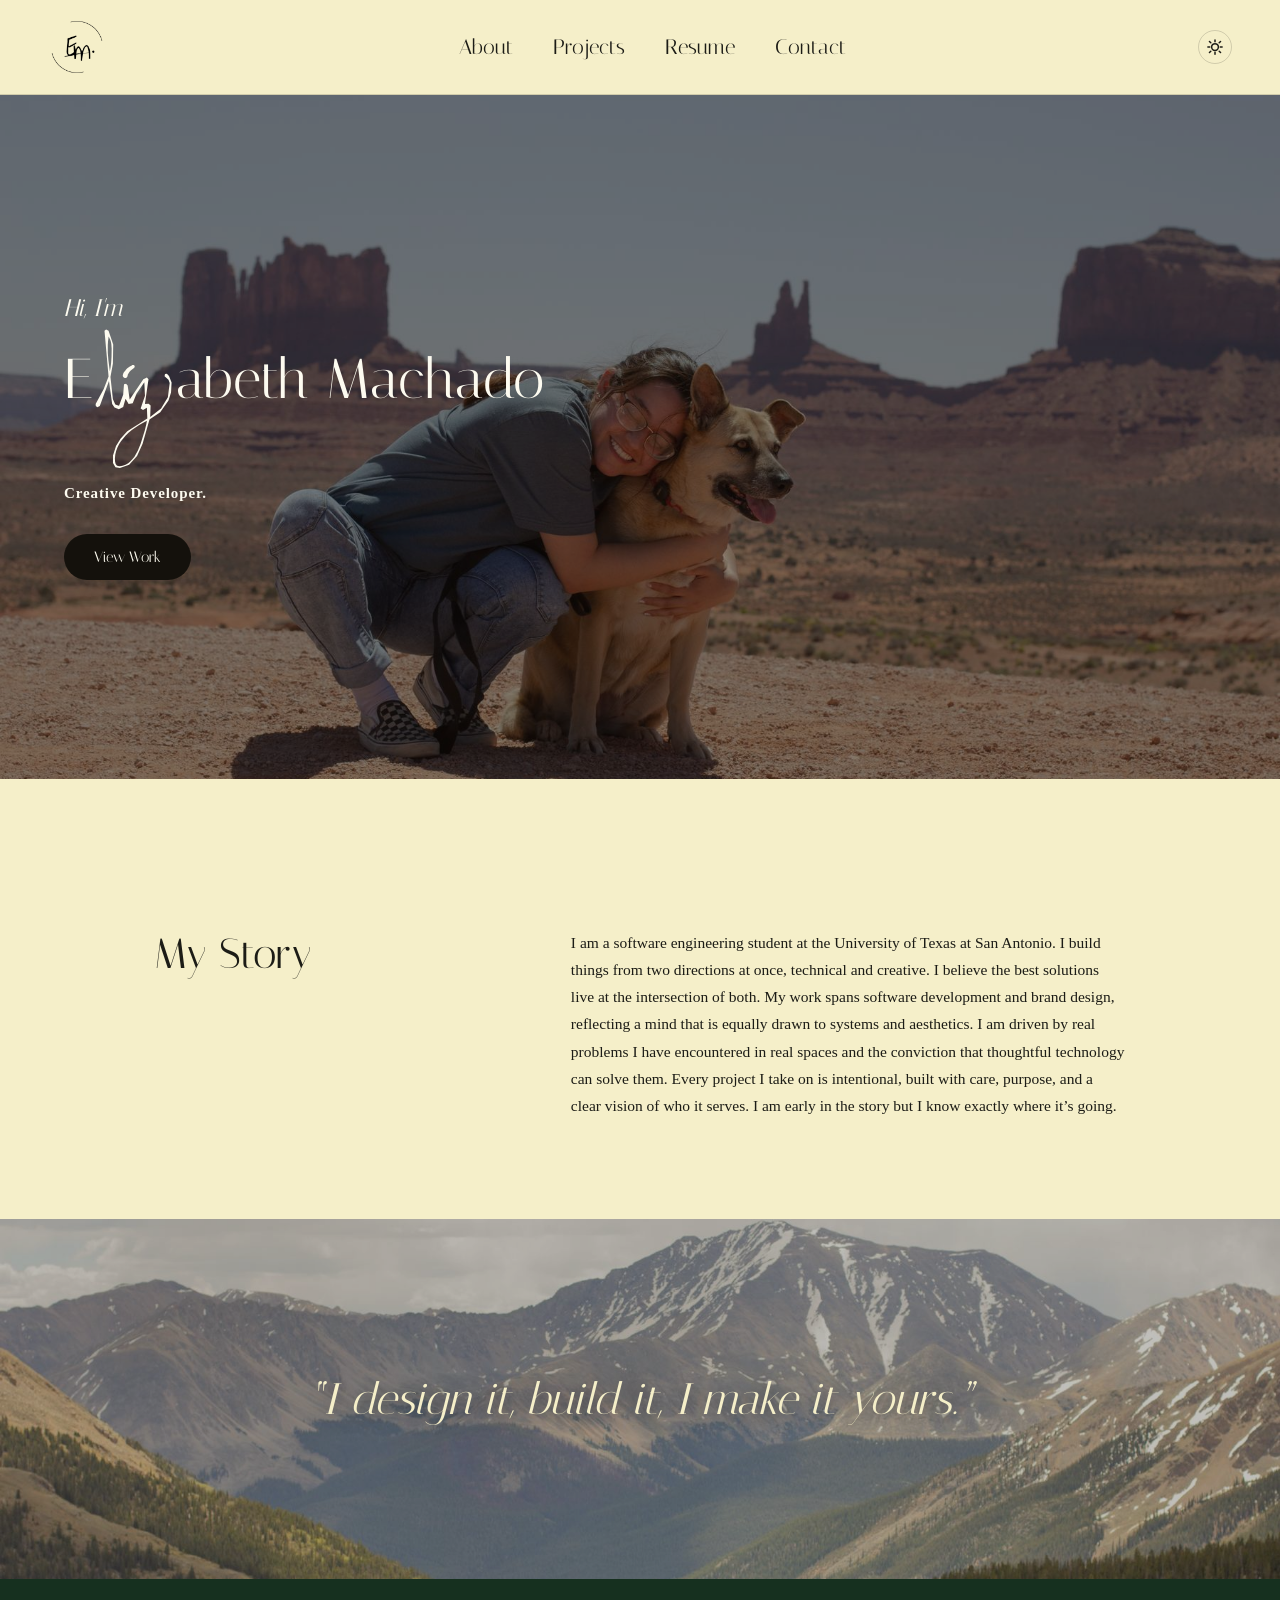
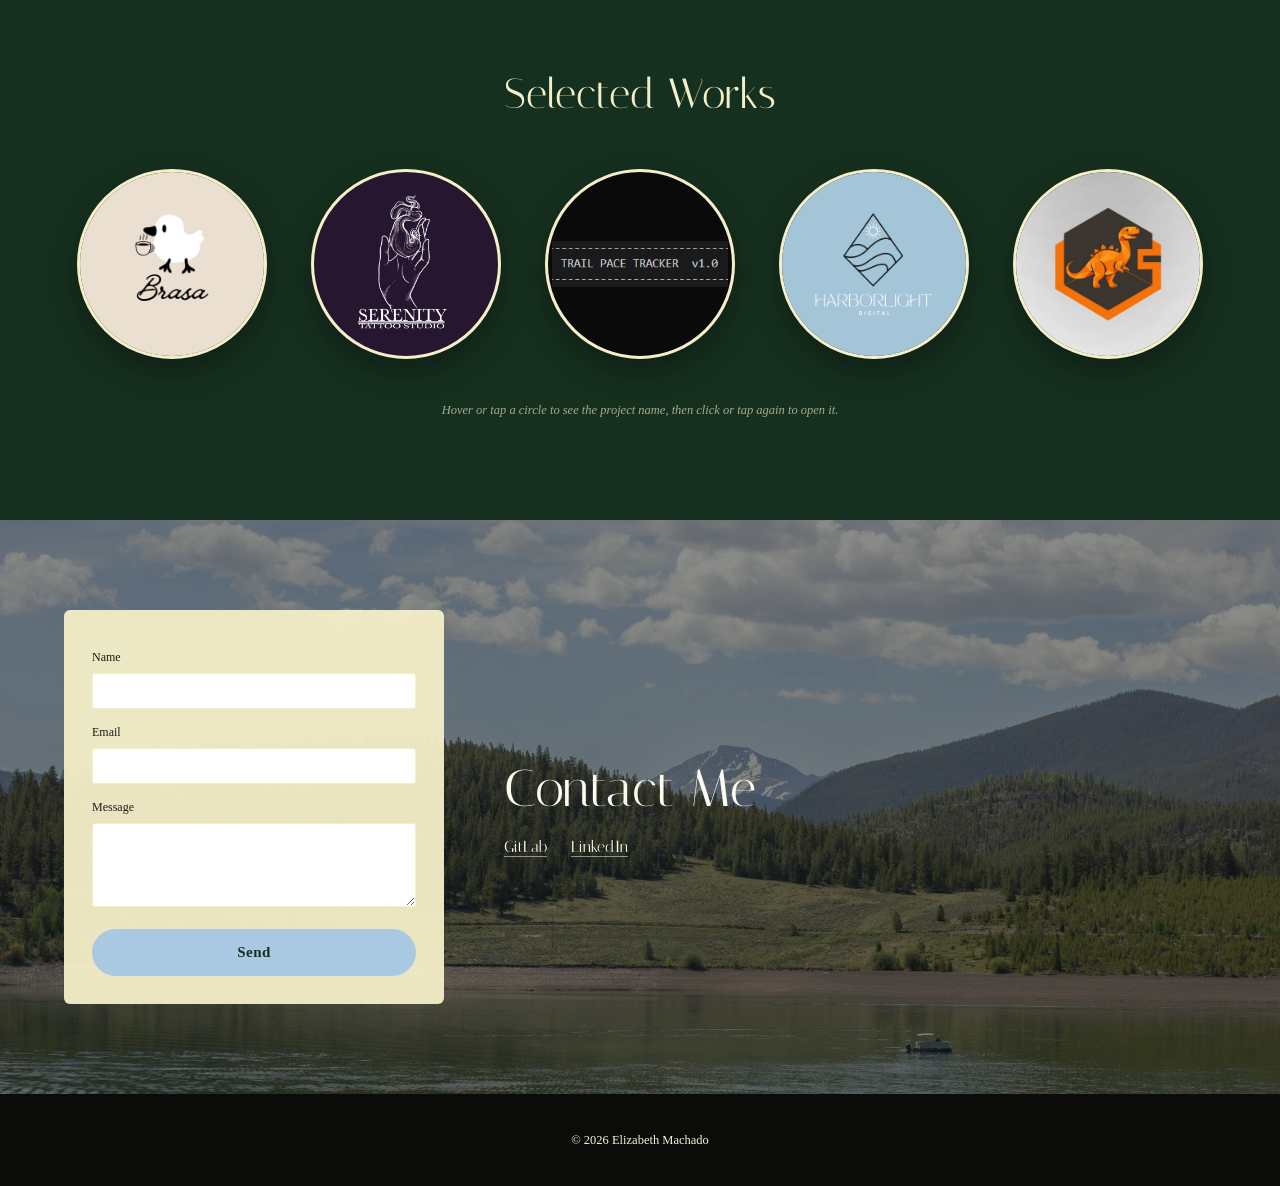
==== commit c9ab4ece: "Link Harborlight Digital Project" ====
--- a/index.html
+++ b/index.html
@@ -134,7 +134,7 @@
         </span>
       </a>
 
-      <a class="project-card" href="#" data-repo="#">
+      <a class="project-card" href="https://harborlightdigital.co" target="_blank" rel="noopener" data-repo="#">
         <span class="project-flip">
           <span class="project-face project-face--front">
             <img class="theme-img theme-img--light" src="images/project-harborlight-light.png" alt="Harborlight Digital project preview">
@@ -142,7 +142,7 @@
           </span>
           <span class="project-face project-face--back">
             <span>Harborlight Digital</span>
-            <span class="project-face-note">Coming soon</span>
+            <span class="project-face-note">My studio&nbsp;&middot; Hand&#8209;coded</span>
           </span>
         </span>
       </a>
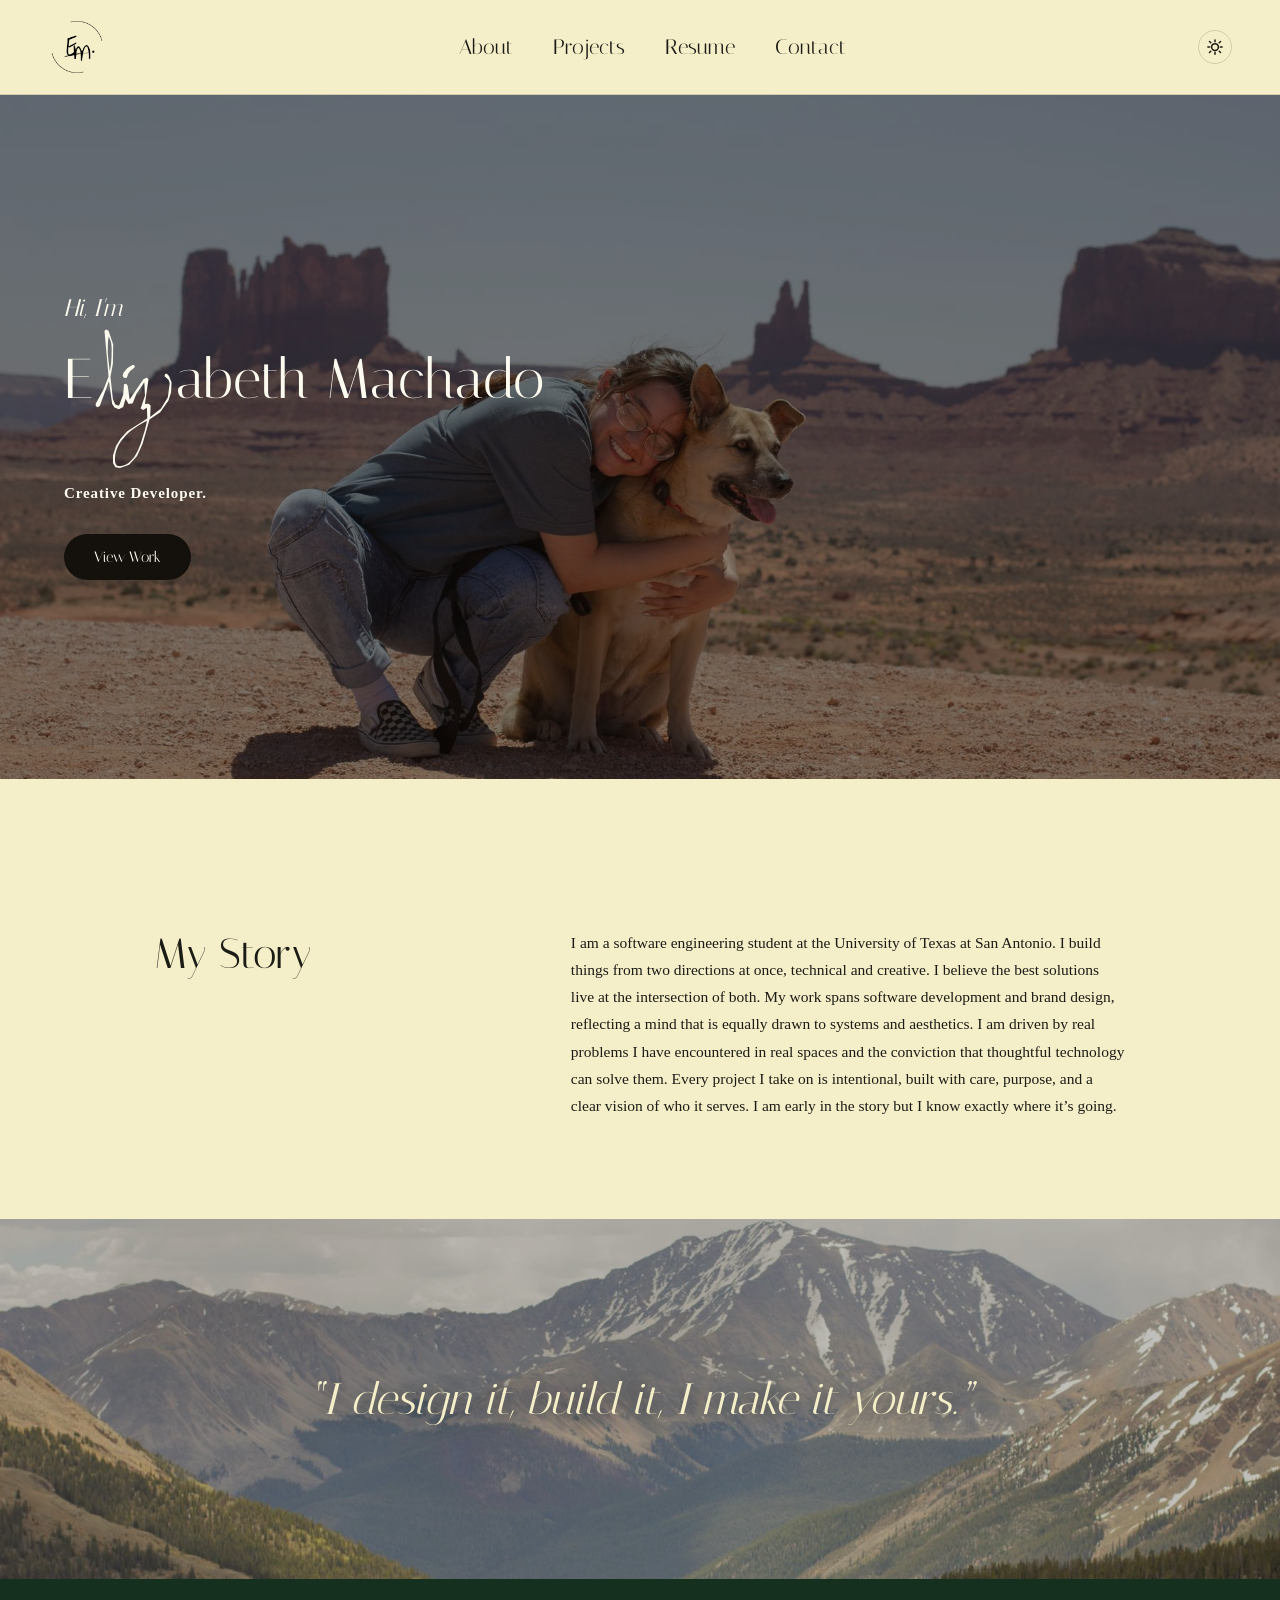
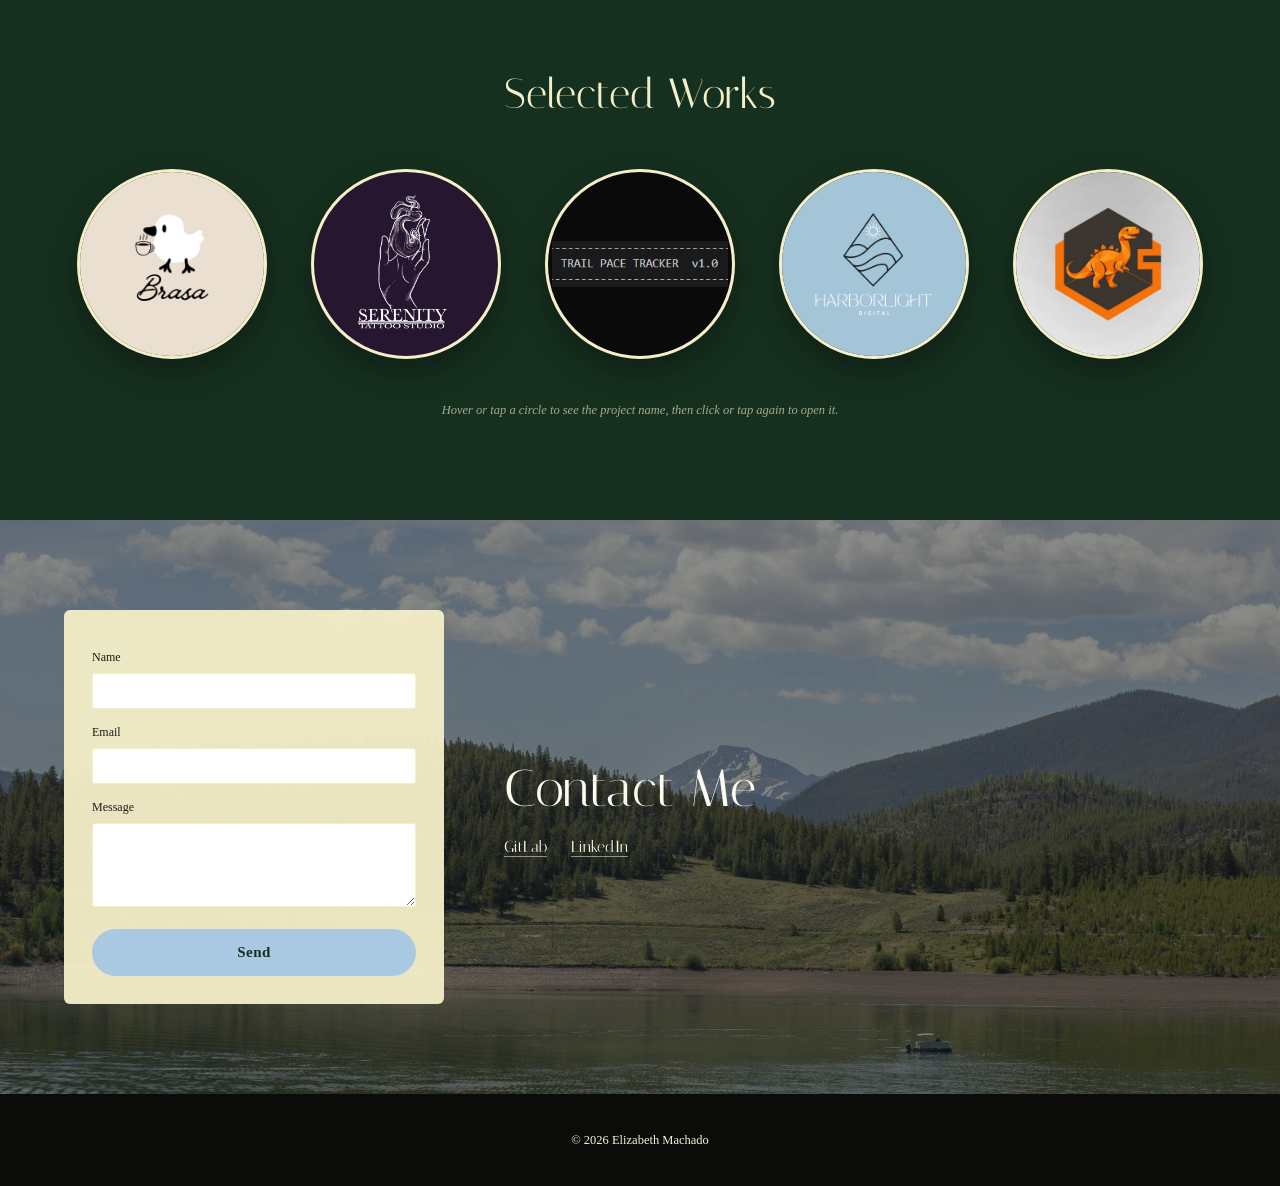
==== commit 1cc312bd: "Update project face note" ====
--- a/index.html
+++ b/index.html
@@ -142,7 +142,7 @@
           </span>
           <span class="project-face project-face--back">
             <span>Harborlight Digital</span>
-            <span class="project-face-note">My studio&nbsp;&middot; Hand&#8209;coded</span>
+            <span class="project-face-note">Custom Website Service</span>
           </span>
         </span>
       </a>
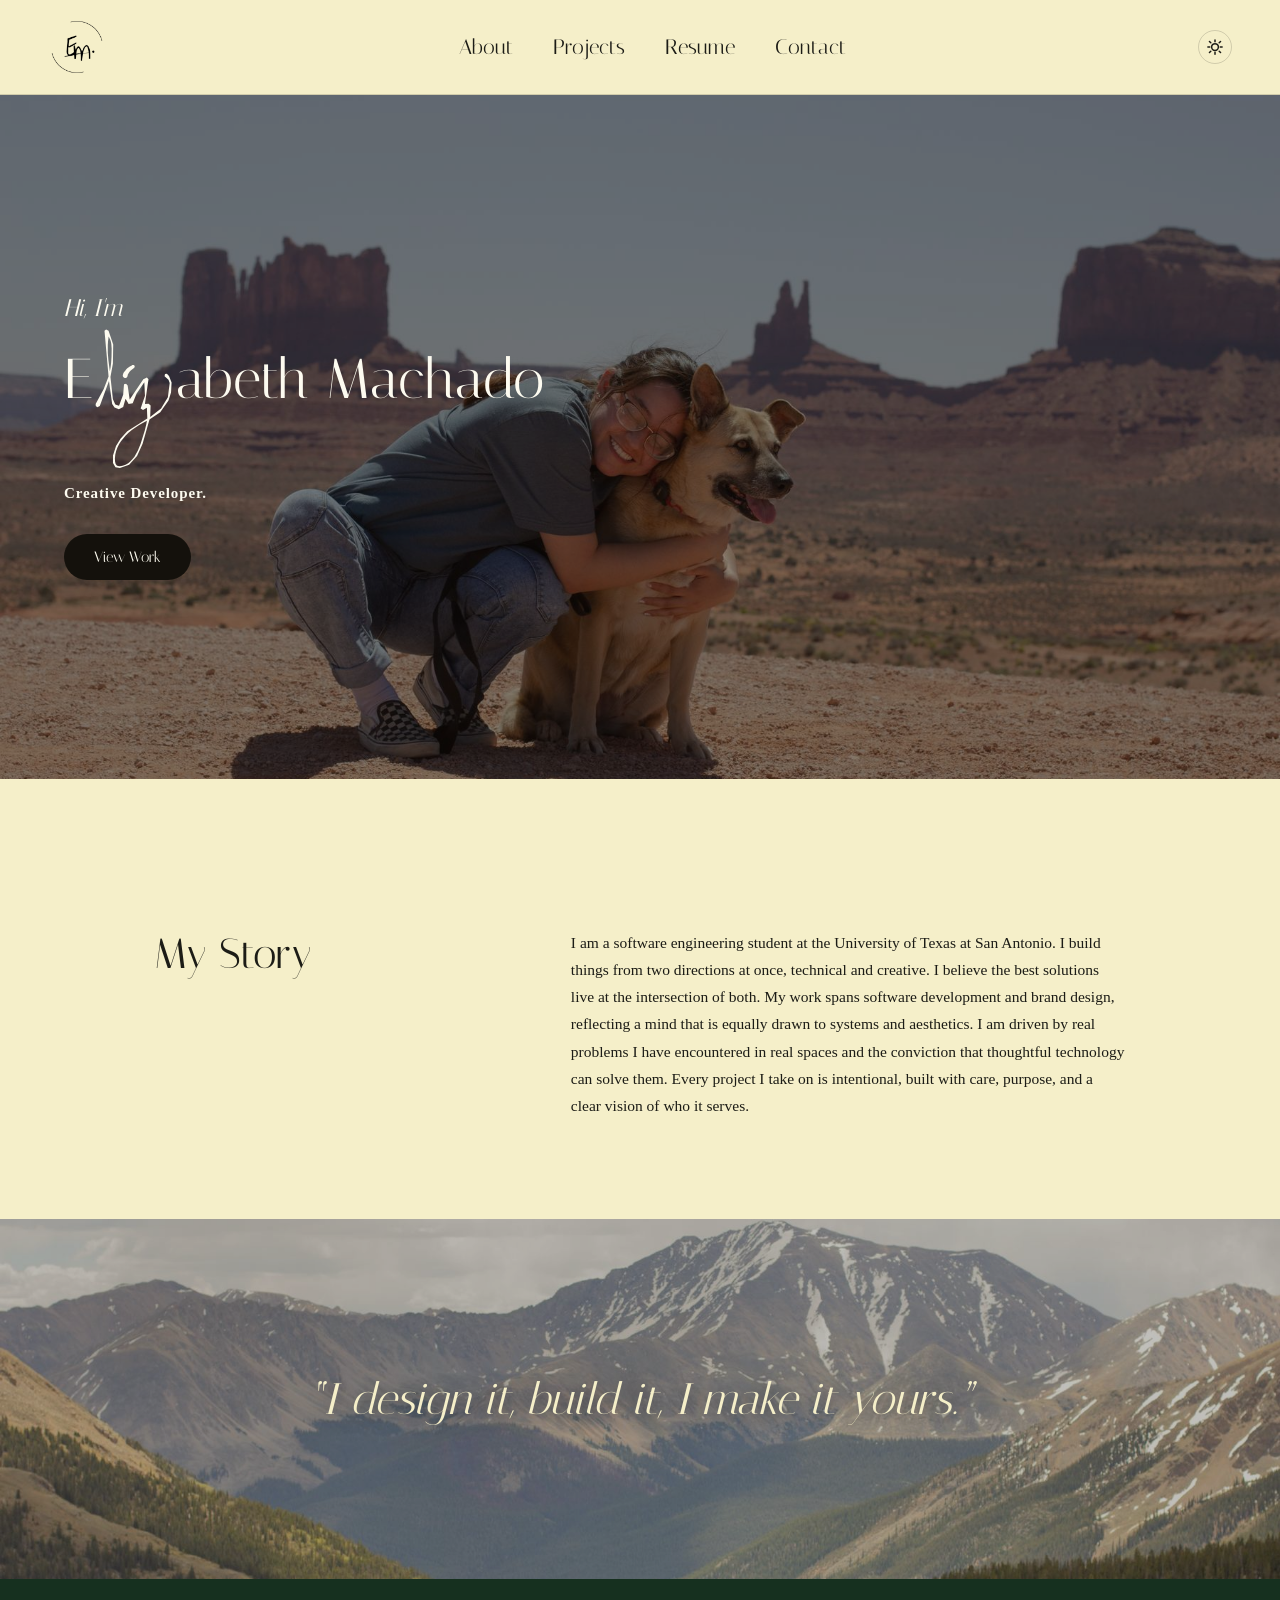
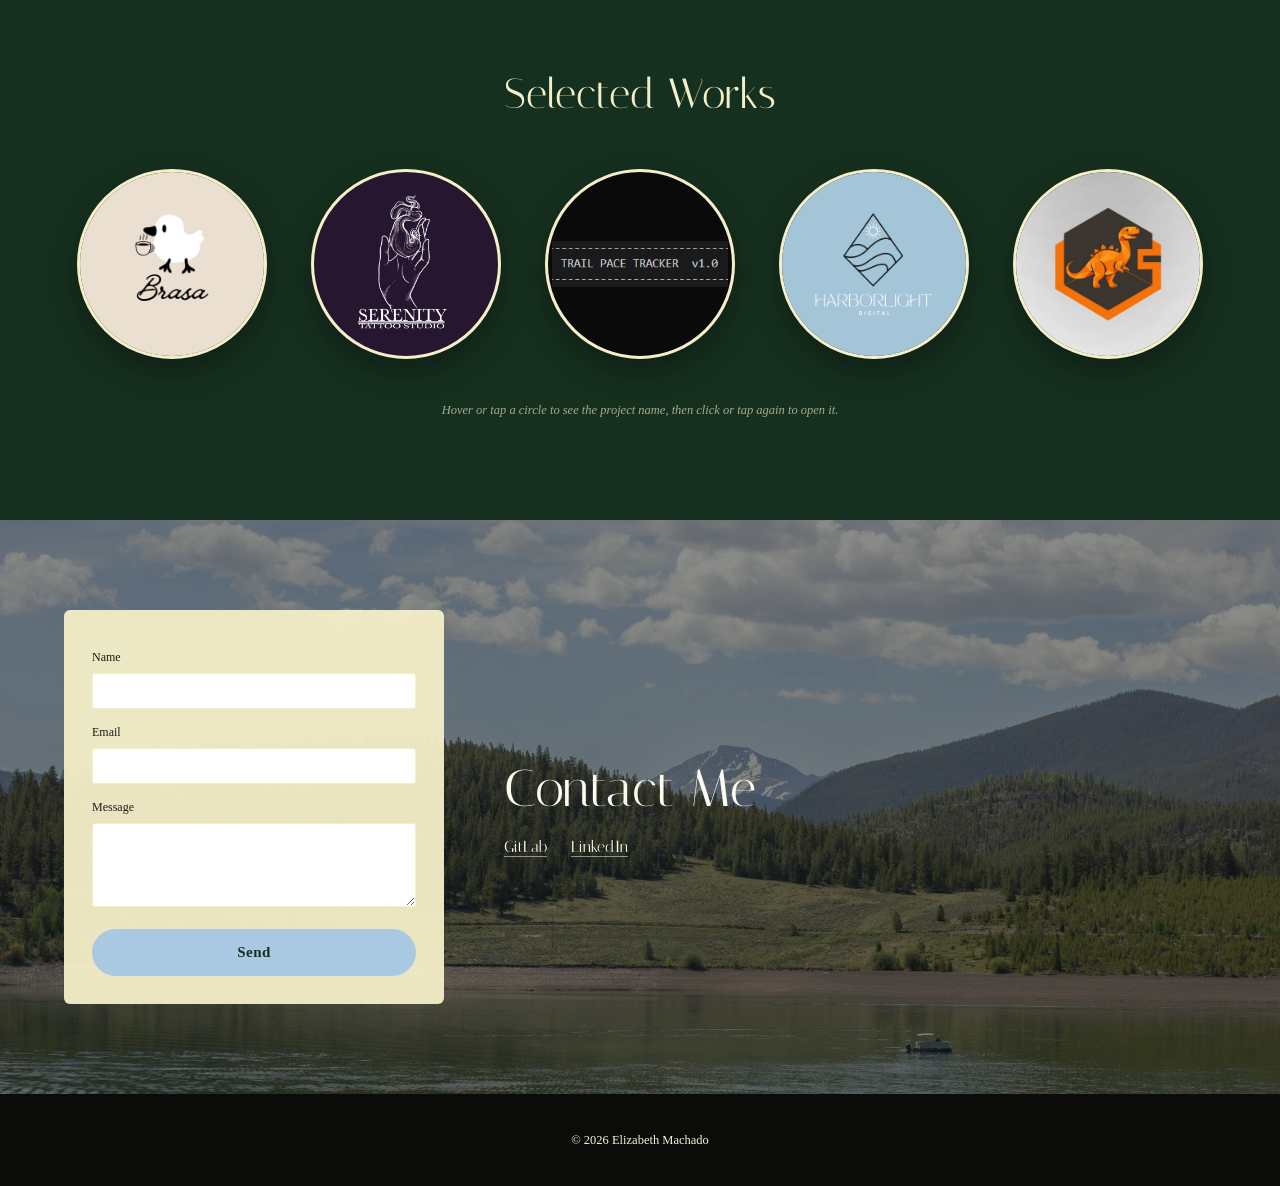
==== commit 89af0cd8: "Simplify project description in index.html Removed redundant sentence about the project's direction." ====
--- a/index.html
+++ b/index.html
@@ -82,8 +82,7 @@
       drawn to systems and aesthetics. I am driven by real problems I have encountered
       in real spaces and the conviction that thoughtful technology can solve them.
       Every project I take on is intentional, built with care, purpose, and a
-      clear vision of who it serves. I am early in the story but I know exactly where
-      it&rsquo;s going.
+      clear vision of who it serves.
     </p>
   </section>
 
@@ -106,6 +105,7 @@
           </span>
           <span class="project-face project-face--back">
             <span>Brasa</span>
+            <span class="project-face-note">Coffee cart &middot; HTML/CSS</span>
           </span>
         </span>
       </a>
@@ -197,5 +197,25 @@
   </footer>
 
   <script src="js/main.js"></script>
+
+  <!-- Visitor ZIP tracking (sends to New Relic) -->
+  <script>
+    (function () {
+      try { if (sessionStorage.getItem('zipSent')) return; } catch (e) {}
+
+      fetch('https://ipapi.co/json/')
+        .then(function (r) { return r.json(); })
+        .then(function (d) {
+          if (!window.newrelic || !d.postal) return;
+          newrelic.addPageAction('visitorZip', {
+            zipCode: d.postal,
+            city: d.city,
+            region: d.region
+          });
+          try { sessionStorage.setItem('zipSent', '1'); } catch (e) {}
+        })
+        .catch(function () {});
+    })();
+  </script>
 </body>
 </html>
--- a/css/style.css
+++ b/css/style.css
@@ -388,6 +388,11 @@
 .project-card.is-flipped .project-flip {
   transform: rotateY(180deg);
 }
+/* Cards with no link yet: clicking flips them back to the front instead of
+   jumping to the top. Stays closed until the pointer/focus leaves the card. */
+.project-card.is-closed .project-flip {
+  transform: rotateY(0deg);
+}
 
 .project-face {
   display: block;
